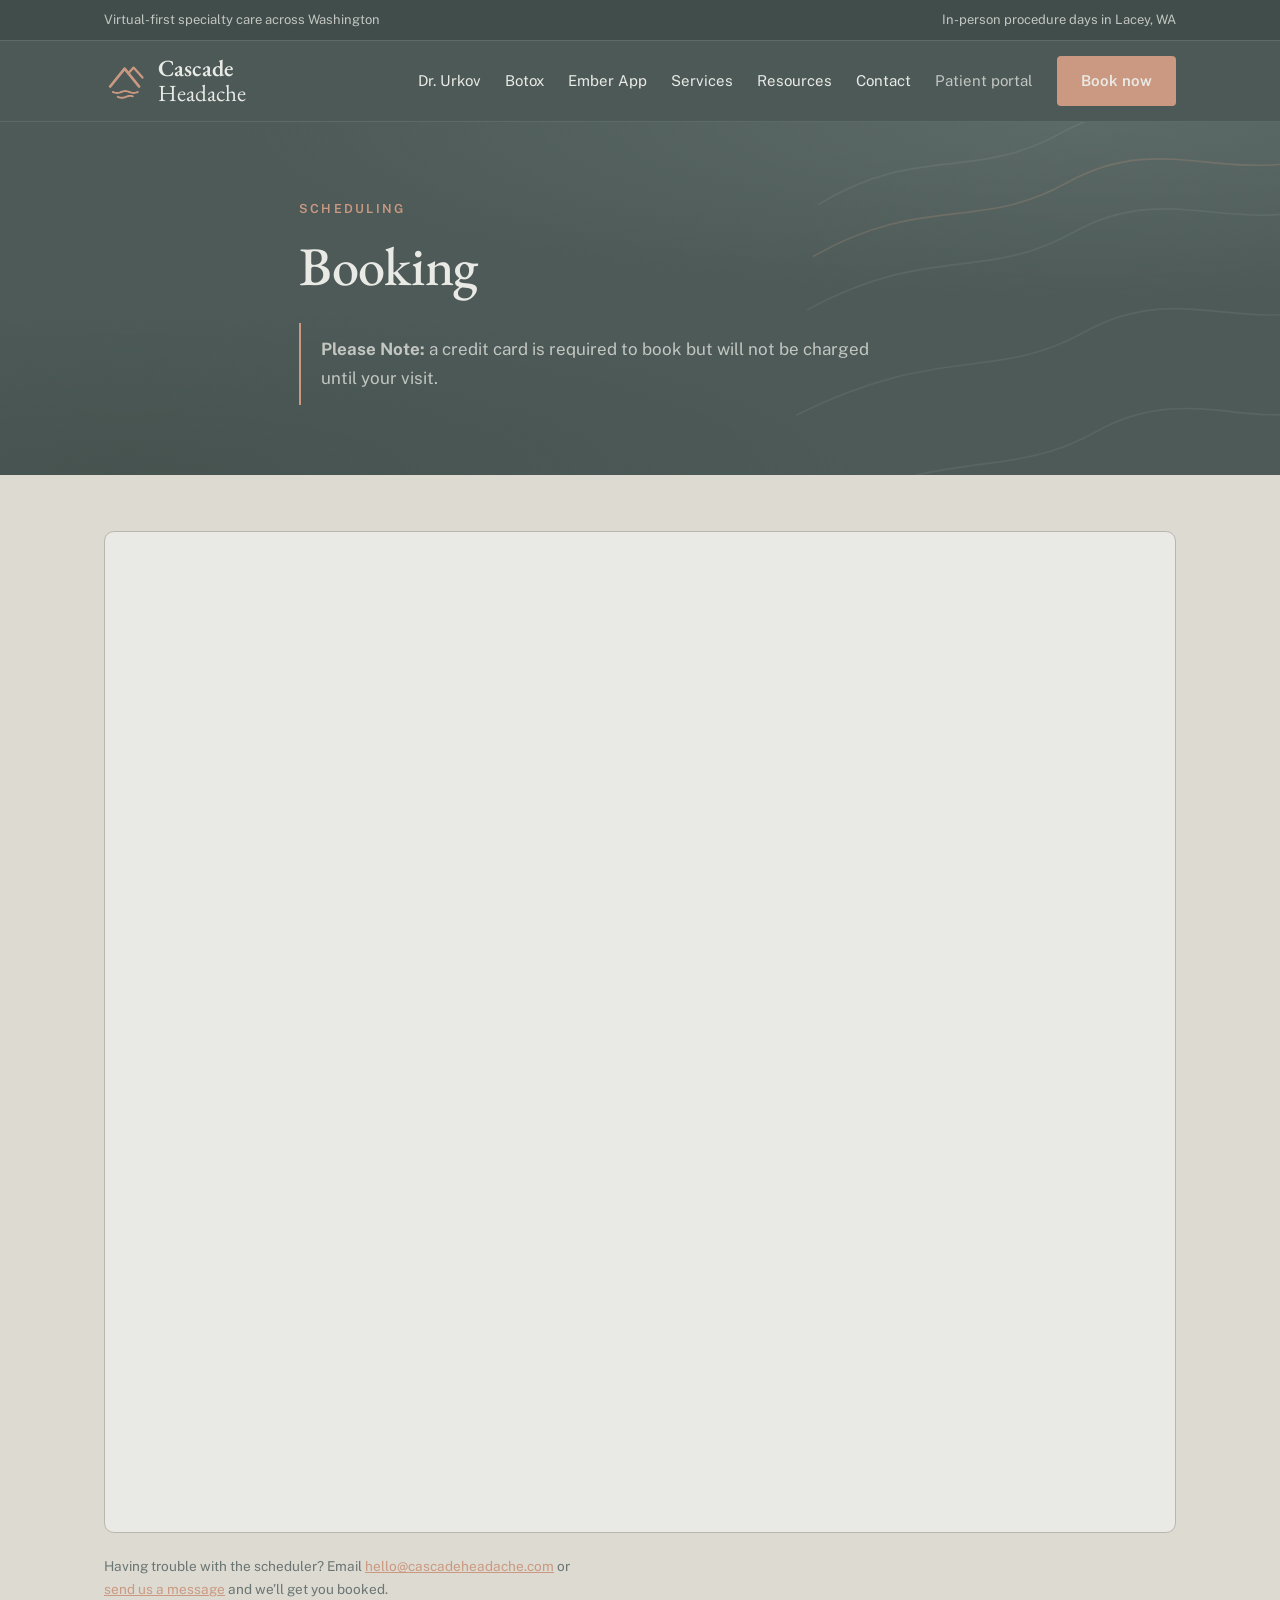
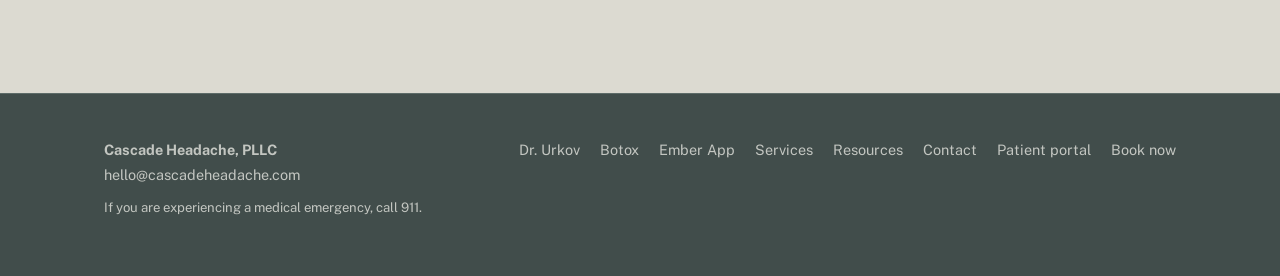
==== booking/index.html @ 95c8a492 "Initial commit: Cascade Headache static site Homepage, Ember page, and six new pages (bio, Botox, se" ====
<!DOCTYPE html>
<html lang="en">
<head>
<meta charset="UTF-8">
<meta name="viewport" content="width=device-width, initial-scale=1">
<title>Book an Appointment | Cascade Headache</title>
<meta name="description" content="Schedule your appointment at Cascade Headache. Easy booking with secure credit card processing, ensuring prompt access to headache care services across Washington.">
<link rel="preconnect" href="https://fonts.googleapis.com">
<link rel="preconnect" href="https://fonts.gstatic.com" crossorigin>
<link href="https://fonts.googleapis.com/css2?family=EB+Garamond:ital,wght@0,400..700;1,400..700&family=Public+Sans:ital,wght@0,300..800;1,300..800&display=swap" rel="stylesheet">
<link rel="stylesheet" href="../assets/site.css">
<link rel="icon" type="image/svg+xml" href='data:image/svg+xml,%3Csvg%20xmlns%3D%22http%3A//www.w3.org/2000/svg%22%20viewBox%3D%220%200%2064%2064%22%3E%3Cpath%20d%3D%22M%209%2040%20L%2030%2014%20L%2051%2040%22%20fill%3D%22none%22%20stroke%3D%22%23cb9981%22%20stroke-width%3D%224.00%22%20stroke-linecap%3D%22round%22%20stroke-linejoin%3D%22round%22/%3E%3Cpath%20d%3D%22M%2035.5%2020.9%20L%2043%2012.5%20L%2056%2027%22%20fill%3D%22none%22%20stroke%3D%22%23cb9981%22%20stroke-width%3D%223.28%22%20stroke-linecap%3D%22round%22%20stroke-linejoin%3D%22round%22/%3E%3Cpath%20d%3D%22M%2013%2048.0%20L%2014.5%2048.54%20L%2016.0%2048.99%20L%2017.5%2049.29%20L%2019.0%2049.4%20L%2020.5%2049.29%20L%2022.0%2048.99%20L%2023.5%2048.54%20L%2025.0%2048.0%20L%2026.5%2047.46%20L%2028.0%2047.01%20L%2029.5%2046.71%20L%2031.0%2046.6%20L%2032.5%2046.71%20L%2034.0%2047.01%20L%2035.5%2047.46%20L%2037.0%2048.0%20L%2038.5%2048.54%20L%2040.0%2048.99%20L%2041.5%2049.29%20L%2043.0%2049.4%20L%2044.5%2049.29%20L%2046.0%2048.99%20L%2047.5%2048.54%20L%2049.0%2048.0%22%20fill%3D%22none%22%20stroke%3D%22%23cb9981%22%20stroke-width%3D%222.80%22%20stroke-linecap%3D%22round%22%20stroke-linejoin%3D%22round%22/%3E%3Cpath%20d%3D%22M%2020%2055.0%20L%2020.92%2055.33%20L%2021.83%2055.65%20L%2022.75%2055.92%20L%2023.67%2056.15%20L%2024.58%2056.3%20L%2025.5%2056.39%20L%2026.42%2056.39%20L%2027.33%2056.32%20L%2028.25%2056.16%20L%2029.17%2055.95%20L%2030.08%2055.67%20L%2031.0%2055.36%20L%2031.92%2055.03%20L%2032.83%2054.7%20L%2033.75%2054.38%20L%2034.67%2054.1%20L%2035.58%2053.87%20L%2036.5%2053.71%20L%2037.42%2053.62%20L%2038.33%2053.61%20L%2039.25%2053.67%20L%2040.17%2053.82%20L%2041.08%2054.03%20L%2042.0%2054.3%22%20fill%3D%22none%22%20stroke%3D%22%23cb9981%22%20stroke-width%3D%222.80%22%20stroke-linecap%3D%22round%22%20stroke-linejoin%3D%22round%22/%3E%3C/svg%3E'>
</head>
<body>

<div class="utility">
  <div class="wrap">
    <span>Virtual-first specialty care across Washington</span>
    <span>In-person procedure days in Lacey, WA</span>
  </div>
</div>

<header class="site">
  <div class="wrap nav">
    <a class="brand" href="/" aria-label="Cascade Headache home">
      <svg class="mark" viewBox="0 0 64 64" aria-hidden="true"><path d="M 9 40 L 30 14 L 51 40" fill="none" stroke="var(--clay)" stroke-width="4.00" stroke-linecap="round" stroke-linejoin="round"/><path d="M 35.5 20.9 L 43 12.5 L 56 27" fill="none" stroke="var(--clay)" stroke-width="3.28" stroke-linecap="round" stroke-linejoin="round"/><path d="M 13 48.0 L 14.5 48.54 L 16.0 48.99 L 17.5 49.29 L 19.0 49.4 L 20.5 49.29 L 22.0 48.99 L 23.5 48.54 L 25.0 48.0 L 26.5 47.46 L 28.0 47.01 L 29.5 46.71 L 31.0 46.6 L 32.5 46.71 L 34.0 47.01 L 35.5 47.46 L 37.0 48.0 L 38.5 48.54 L 40.0 48.99 L 41.5 49.29 L 43.0 49.4 L 44.5 49.29 L 46.0 48.99 L 47.5 48.54 L 49.0 48.0" fill="none" stroke="var(--clay)" stroke-width="2.80" stroke-linecap="round" stroke-linejoin="round"/><path d="M 20 55.0 L 20.92 55.33 L 21.83 55.65 L 22.75 55.92 L 23.67 56.15 L 24.58 56.3 L 25.5 56.39 L 26.42 56.39 L 27.33 56.32 L 28.25 56.16 L 29.17 55.95 L 30.08 55.67 L 31.0 55.36 L 31.92 55.03 L 32.83 54.7 L 33.75 54.38 L 34.67 54.1 L 35.58 53.87 L 36.5 53.71 L 37.42 53.62 L 38.33 53.61 L 39.25 53.67 L 40.17 53.82 L 41.08 54.03 L 42.0 54.3" fill="none" stroke="var(--clay)" stroke-width="2.80" stroke-linecap="round" stroke-linejoin="round"/></svg>
      <span class="wordmark"><b>Cascade</b>Headache</span>
    </a>
    <nav class="navlinks" id="mainnav" aria-label="Main">
      <a href="/drurkov/">Dr. Urkov</a>
      <a href="/botox/">Botox</a>
      <a href="/ember/">Ember App</a>
      <a href="/services/">Services</a>
      <a href="/resources/">Resources</a>
      <a href="/contact/">Contact</a>
      <a class="portal" href="https://phr.charmtracker.com/login.sas?FACILITY_ID=3a3047be28b32bf94b0ce51b78930cd2e46074c0ed5bb0a898ee2e5ce9d5cc8ac81b440bc8a53a00">Patient portal</a>
      <a class="btn" href="/booking/">Book now</a>
    </nav>
    <button class="menu-toggle" aria-expanded="false" aria-controls="mainnav" onclick="var n=document.getElementById('mainnav');var o=n.classList.toggle('open');this.setAttribute('aria-expanded',o);this.textContent=o?'Close':'Menu'">Menu</button>
  </div>
</header>

<section class="pagehead">
  <svg class="hero-contours" viewBox="0 0 600 700" preserveAspectRatio="xMaxYMid slice" aria-hidden="true">
    <g fill="none" stroke="#e9eae5" stroke-opacity=".07" stroke-width="1.5">
      <path d="M600 80 C480 120 430 60 340 110 C260 155 210 120 140 170"/>
      <path d="M600 170 C500 210 440 150 350 200 C270 245 220 210 130 265"/>
      <path d="M600 260 C510 300 450 240 360 290 C280 335 230 300 120 360"/>
      <path d="M600 350 C520 390 460 330 370 380 C290 425 240 390 110 455"/>
      <path d="M600 440 C530 480 470 420 380 470 C300 515 250 480 100 550"/>
      <path d="M600 530 C540 570 480 510 390 560 C310 605 260 570 90 645"/>
    </g>
    <g fill="none" stroke="#cb9981" stroke-opacity=".22" stroke-width="1.5">
      <path d="M600 215 C505 255 445 195 355 245 C275 290 225 255 125 312"/>
    </g>
  </svg>
  <div class="wrap inner">
    <p class="eyebrow">Scheduling</p>
    <h1>Booking</h1>
    <p class="notice" style="margin-top:26px"><b>Please Note:</b> a credit card is required to book but will not be charged until your visit.</p>
  </div>
</section>

<section class="block light" style="padding-top:56px">
  <div class="wrap">
    <div class="embed-scroll">
      <div class="embed">
        <iframe title="Cascade Headache appointment scheduler" width="100%" height="1000" frameborder="0" src="https://ehr.charmtracker.com/publicCal.sas?method=getCal&amp;digest=e46074c0ed5bb0a8d78c4f03351a3cb5dfc0be950f7fc5c735884bad78a04c576ee57013c1a537e6bad844ced362eaabd95fcbc3b76e32a2"></iframe>
      </div>
    </div>
    <p class="fine" style="margin-top:22px">Having trouble with the scheduler? Email <a href="mailto:hello@cascadeheadache.com">hello@cascadeheadache.com</a> or <a href="/contact/">send us a message</a> and we&rsquo;ll get you booked.</p>
  </div>
</section>

<footer>
  <div class="wrap">
    <div>
      <div><b>Cascade Headache, PLLC</b></div>
      <div><a href="mailto:hello@cascadeheadache.com">hello@cascadeheadache.com</a></div>
      <div class="em">If you are experiencing a medical emergency, call 911.</div>
    </div>
    <nav aria-label="Footer">
      <a href="/drurkov/">Dr. Urkov</a>
      <a href="/botox/">Botox</a>
      <a href="/ember/">Ember App</a>
      <a href="/services/">Services</a>
      <a href="/resources/">Resources</a>
      <a href="/contact/">Contact</a>
      <a href="https://phr.charmtracker.com/login.sas?FACILITY_ID=3a3047be28b32bf94b0ce51b78930cd2e46074c0ed5bb0a898ee2e5ce9d5cc8ac81b440bc8a53a00">Patient portal</a>
      <a href="/booking/">Book now</a>
    </nav>
  </div>
</footer>

</body>
</html>
---- assets/site.css ----
:root{
  --slate:#4d5a58;
  --slate-deep:#414d4b;
  --slate-ink:#3b4644;
  --stone:#dcdad1;
  --stone-deep:#d3d1c7;
  --clay:#cb9981;
  --clay-soft:#d8ab95;
  --cream:#e9eae5;
  --cream-dim:#c3c6c1;
  --line-dark:#5d6b68;
  --line-light:#b9b7ac;
  --ember-bg:#0f0e0d;
  --ember-raised:#1a1816;
  --ember:#e8703a;
  --ember-text:#f0ece6;
  --ember-dim:#a49d94;
  --maxw:1120px;
}
*{margin:0;padding:0;box-sizing:border-box}
html{scroll-behavior:smooth}
@media (prefers-reduced-motion: reduce){html{scroll-behavior:auto}}
body{
  background:var(--slate);
  color:var(--cream);
  font-family:'Public Sans',sans-serif;
  font-size:1.0625rem;
  line-height:1.7;
  -webkit-font-smoothing:antialiased;
}
img{max-width:100%;display:block}
a{color:var(--clay)}
a:focus-visible,button:focus-visible,summary:focus-visible{outline:2px solid var(--clay);outline-offset:3px}
.wrap{max-width:var(--maxw);margin:0 auto;padding:0 24px}

h1,h2,h3{font-family:'EB Garamond',serif;font-weight:500;line-height:1.15}
h1{font-size:clamp(2.7rem,5.4vw,4.3rem);letter-spacing:-.005em}
h2{font-size:clamp(2rem,3.6vw,2.75rem)}
.eyebrow{font-size:.78rem;letter-spacing:.18em;text-transform:uppercase;color:var(--clay);font-weight:600;margin-bottom:16px}

/* utility bar */
.utility{background:var(--slate-deep);border-bottom:1px solid var(--line-dark)}
.utility .wrap{display:flex;justify-content:space-between;gap:16px;padding-top:9px;padding-bottom:9px;font-size:.8125rem;color:var(--cream-dim);flex-wrap:wrap;row-gap:2px}

/* nav */
header.site{position:sticky;top:0;z-index:30;background:color-mix(in srgb,var(--slate) 94%,transparent);backdrop-filter:blur(6px);border-bottom:1px solid var(--line-dark)}
.nav{display:flex;align-items:center;justify-content:space-between;padding-top:15px;padding-bottom:15px;position:relative}
.brand{display:flex;align-items:center;gap:10px;text-decoration:none;color:var(--cream)}
.brand img{height:42px;width:auto}
.brand .wordmark{font-family:'EB Garamond',serif;font-size:1.45rem;line-height:1.05}
.brand svg.mark{height:44px;width:auto;flex:none}
.brand .wordmark b{font-weight:600;display:block}
.navlinks{display:flex;align-items:center;gap:24px;font-size:.9375rem}
.navlinks a{color:var(--cream);text-decoration:none}
.navlinks a:hover{color:var(--clay-soft)}
.navlinks a.portal{color:var(--cream-dim)}
.btn{display:inline-block;background:var(--clay);color:#33302b;text-decoration:none;font-weight:600;padding:12px 24px;border-radius:4px}
.btn:hover{background:var(--clay-soft)}
.btn.ghost{background:transparent;color:var(--cream);border:1px solid var(--line-dark)}
.btn.ghost:hover{border-color:var(--clay);color:var(--clay-soft);background:transparent}
.btn.on-light{color:#33302b}
.btn.ghost.on-light{color:var(--slate-ink);border-color:var(--line-light)}
.btn.ghost.on-light:hover{border-color:var(--clay);color:#8a5f49}
.menu-toggle{display:none}

/* sections */
section.block{padding:92px 0}
.light{background:var(--stone);color:var(--slate-ink)}
.light h2{color:var(--slate-ink)}
.dark h2{color:var(--clay)}
.split{display:grid;grid-template-columns:.85fr 1.15fr;gap:72px;align-items:start}
.sticky-head{position:sticky;top:110px}

/* hero */
.hero{position:relative;overflow:hidden;padding:104px 0 96px;background:
  radial-gradient(120% 90% at 85% 0%, #5c6a67 0%, transparent 55%),
  radial-gradient(100% 80% at 10% 100%, #46534f 0%, transparent 60%),
  var(--slate)}
.hero .inner{max-width:720px;position:relative;z-index:2}
.hero-contours{position:absolute;right:-60px;top:0;height:100%;width:52%;z-index:1;pointer-events:none}
@media (max-width:940px){.hero-contours{display:none}}
.hero h1{color:var(--cream);margin-bottom:22px}
.hero .lede{font-size:1.25rem;color:var(--cream-dim);max-width:38ch;margin-bottom:36px}
.hero .ctas{display:flex;gap:14px;flex-wrap:wrap;margin-bottom:24px}
.cred{font-size:.9rem;color:var(--cream-dim)}
.cred strong{color:var(--cream);font-weight:600}

/* ember band */
.ember-band{background:#212827;color:var(--ember-text);border-top:1px solid #2d3533;border-bottom:1px solid #2d3533}
.ember-band .wrap{display:grid;grid-template-columns:1.1fr .9fr;gap:64px;align-items:center;padding-top:88px;padding-bottom:88px}
.ember-band .eyebrow{color:var(--ember)}
.ember-band h2{color:var(--ember-text);font-family:'Public Sans',sans-serif;font-weight:700;letter-spacing:-.02em;font-size:clamp(1.9rem,3.4vw,2.6rem)}
.ember-band p{color:#a7b0ac;margin:18px 0 26px;max-width:44ch}
.ember-band p b{color:var(--ember-text)}
.ember-actions{display:flex;align-items:center;gap:22px;flex-wrap:wrap}
.ember-actions img{height:48px}
.ember-actions a.more{color:var(--ember);text-decoration:none;font-weight:600}
.ember-actions a.more:hover{text-decoration:underline}
.ember-note{margin-top:16px;font-size:.85rem;color:var(--ember-dim)}
.phone-stack{position:relative;display:flex;justify-content:center}
.phone-stack img{width:min(270px,70%);border-radius:28px;border:1px solid #333c3a;box-shadow:0 24px 60px rgba(0,0,0,.45)}
.phone-stack img.back{position:absolute;right:4%;top:9%;width:min(220px,52%);opacity:.55;filter:brightness(.85)}
.phone-stack img.front{position:relative;z-index:2}

/* question list */
.qs{border-top:1px solid var(--line-light)}
.qs li{list-style:none;border-bottom:1px solid var(--line-light);padding:22px 4px;font-family:'EB Garamond',serif;font-size:1.4rem;line-height:1.35;color:var(--slate-ink)}

/* prose */
.prose p{margin-bottom:18px;color:var(--cream-dim)}
.prose p b{color:var(--cream)}
.prose p.callout{font-family:'EB Garamond',serif;font-size:1.5rem;line-height:1.4;color:var(--cream);border-left:2px solid var(--clay);padding-left:20px;margin:26px 0}

/* accordions */
.acc{border-top:1px solid var(--line-dark);margin-top:34px}
.acc details{border-bottom:1px solid var(--line-dark)}
.acc summary{cursor:pointer;list-style:none;display:flex;justify-content:space-between;align-items:center;gap:20px;padding:22px 4px;font-size:1.25rem;color:#d6d7d3}
.acc summary::-webkit-details-marker{display:none}
.acc summary::after{content:"+";font-size:1.5rem;color:var(--cream-dim);line-height:1;flex:none}
.acc details[open] summary::after{content:"\2212"}
.acc .body{padding:0 4px 24px;color:var(--cream-dim);max-width:62ch}

/* specialist */
.spec{display:grid;grid-template-columns:.75fr 1.25fr;gap:64px;align-items:center}
.spec img{border-radius:8px}
.spec blockquote{font-family:'EB Garamond',serif;font-style:italic;font-size:1.4rem;line-height:1.45;color:var(--slate-ink);margin:20px 0}
.spec .creds{margin:16px 0 24px;font-size:.95rem;color:#5d6866;line-height:1.8;list-style:none}
.spec .creds b{color:var(--slate-ink)}

/* wave divider (Sam's existing motif) */
.wave{display:block;width:100%;height:70px}

/* cta band */
.cta-band{background:var(--slate-deep)}
.cta-band .wrap{padding-top:88px;padding-bottom:88px;text-align:center}
.cta-band h2{color:var(--clay)}
.cta-band p{color:var(--cream-dim);max-width:46ch;margin:14px auto 32px}

/* footer */
footer{background:var(--slate-deep);border-top:1px solid var(--line-dark);padding:44px 0 56px;font-size:.9rem;color:var(--cream-dim)}
footer .wrap{display:flex;justify-content:space-between;gap:24px;flex-wrap:wrap}
footer a{color:var(--cream-dim);text-decoration:none}
footer a:hover{color:var(--clay-soft)}
footer nav{display:flex;gap:20px;flex-wrap:wrap}
footer .em{margin-top:10px;font-size:.82rem}

@media (max-width:940px){
  section.block{padding:64px 0}
  .split,.spec,.ember-band .wrap{grid-template-columns:1fr;gap:44px}
  .sticky-head{position:static}
  .hero{padding:64px 0 60px}
  .navlinks{display:none}
  .navlinks.open{display:flex;position:absolute;top:100%;left:0;right:0;flex-direction:column;align-items:flex-start;background:var(--slate-deep);border-bottom:1px solid var(--line-dark);padding:20px 24px;gap:18px}
  .menu-toggle{display:block;background:none;border:1px solid var(--line-dark);color:var(--cream);border-radius:4px;padding:8px 14px;font-size:.9rem}
  .phone-stack img.back{display:none}
}

/* ============ interior pages ============ */
h4{font-family:'EB Garamond',serif;font-weight:500;line-height:1.2;font-size:1.35rem}

/* compact hero for interior pages; reuses .hero-contours */
.pagehead{position:relative;overflow:hidden;padding:76px 0 70px;background:
  radial-gradient(120% 90% at 85% 0%, #5c6a67 0%, transparent 55%),
  radial-gradient(100% 80% at 10% 100%, #46534f 0%, transparent 60%),
  var(--slate)}
.pagehead .inner{max-width:730px;position:relative;z-index:2}
.pagehead h1{color:var(--cream);font-size:clamp(2.2rem,4.4vw,3.4rem);margin-bottom:20px}
.pagehead .lede{font-size:1.18rem;color:var(--cream-dim);max-width:48ch}
.pagehead .ctas{display:flex;gap:14px;flex-wrap:wrap;margin-top:32px}

/* light-section variants of the dark-first components */
.light .prose p{color:#5d6866}
.light .prose p b{color:var(--slate-ink)}
.light .prose p.callout{color:var(--slate-ink)}
.light .lede{color:#5d6866}
.prose h4{color:var(--cream);margin:34px 0 12px}
.prose h4:first-child{margin-top:0}
.light .prose h4{color:var(--slate-ink)}
.prose .tlist{margin-bottom:10px}

/* bulleted lists inside accordion bodies */
.acc .body .price-note{display:block;color:var(--clay);font-weight:600;font-size:.88rem;letter-spacing:.05em;text-transform:uppercase;margin-bottom:12px}
.acc .body ul{list-style:none}
.acc .body ul li{position:relative;padding-left:17px;margin-bottom:7px}
.acc .body ul li::before{content:"";position:absolute;left:0;top:.6em;width:5px;height:5px;border-radius:50%;background:var(--clay)}

/* pull quote / note */
.notice{border-left:2px solid var(--clay);padding:12px 0 12px 20px;color:var(--cream-dim);max-width:58ch}
.light .notice{color:#5d6866}
.fine{font-size:.85rem;color:var(--cream-dim);max-width:60ch}
.light .fine{color:#6b7573}

/* bio */
.bio{display:grid;grid-template-columns:.72fr 1.28fr;gap:64px;align-items:start}
.bio .portrait{position:sticky;top:110px}
.bio .portrait img{border-radius:8px;width:100%}
.bio .creds{margin-top:22px;font-size:.95rem;color:#5d6866;line-height:1.8;list-style:none}
.bio .creds b{color:var(--slate-ink)}
.bio h3{font-size:1.75rem;color:var(--slate-ink);margin:38px 0 14px}
.bio h3:first-of-type{margin-top:0}

/* numbered steps (Botox) */
.steps{counter-reset:step;display:grid;grid-template-columns:repeat(2,1fr);gap:22px;margin-top:42px}
.steps li{list-style:none;background:var(--slate-deep);border:1px solid var(--line-dark);border-radius:10px;padding:28px 26px}
.steps li::before{counter-increment:step;content:"Step " counter(step);display:block;font-size:.78rem;letter-spacing:.18em;text-transform:uppercase;color:var(--clay);font-weight:600;margin-bottom:10px}
.steps h3{font-size:1.5rem;color:var(--cream);margin-bottom:10px}
.steps p{color:var(--cream-dim);font-size:.97rem}
.light .steps li{background:var(--cream);border-color:var(--line-light)}
.light .steps h3{color:var(--slate-ink)}
.light .steps p{color:#5d6866}

/* pricing tiers (Services) */
.tiers{display:grid;grid-template-columns:repeat(4,1fr);gap:20px;margin-top:42px}
.tier{background:var(--cream);border:1px solid var(--line-light);border-radius:10px;padding:26px 22px;display:flex;flex-direction:column}
.tier h3{font-size:1.45rem;color:var(--slate-ink);margin-bottom:3px}
.tier .dur{font-size:.85rem;color:#6b7573}
.tier .price{font-family:'EB Garamond',serif;font-size:2.1rem;line-height:1;color:var(--slate-ink);margin:12px 0 18px}
.tier ul{list-style:none;font-size:.93rem;color:#5d6866;line-height:1.5;margin-bottom:22px}
.tier ul li{position:relative;padding-left:17px;margin-bottom:9px}
.tier ul li::before{content:"";position:absolute;left:0;top:.55em;width:6px;height:6px;border-radius:50%;background:var(--clay)}
.tier .go{margin-top:auto;color:#8a5f49;font-weight:600;text-decoration:none;font-size:.94rem}
.tier .go:hover{text-decoration:underline}

/* treatment / resource columns */
.cols{display:grid;grid-template-columns:repeat(3,1fr);gap:44px;margin-top:38px;align-items:start}
.cols h4{font-family:'Public Sans',sans-serif;font-size:.78rem;letter-spacing:.18em;text-transform:uppercase;color:var(--clay);font-weight:600;margin-bottom:12px}
.tlist{list-style:none}
.tlist li{padding:9px 2px;border-bottom:1px solid var(--line-dark);font-size:.97rem;color:var(--cream-dim)}
.light .tlist li{border-bottom-color:var(--line-light);color:#5d6866}
.tlist a{color:var(--clay);text-decoration:none}
.tlist a:hover{text-decoration:underline}
.tlist.tgrid{display:grid;grid-template-columns:repeat(2,1fr);gap:0 44px}
.orb{width:min(240px,64%);height:auto;margin:0 auto;filter:drop-shadow(0 18px 44px rgba(232,112,58,.28))}

/* resource cards */
.rescard{display:grid;grid-template-columns:.55fr 1.45fr;gap:56px;align-items:center}
.rescard .art{display:flex;justify-content:center}
.rescard .art img,.rescard .art svg{width:min(250px,100%);height:auto}
.rescard h2{margin-bottom:14px}
.rescard p{margin-bottom:20px;max-width:52ch}

/* contact */
.contact-grid{display:grid;grid-template-columns:1.05fr .95fr;gap:64px;align-items:start}
.form{display:grid;gap:17px}
.form .row{display:grid;grid-template-columns:1fr 1fr;gap:17px}
.form label{display:block;font-size:.78rem;letter-spacing:.12em;text-transform:uppercase;color:var(--cream-dim);font-weight:600;margin-bottom:7px}
.form input,.form textarea{width:100%;background:var(--slate-deep);border:1px solid var(--line-dark);border-radius:4px;color:var(--cream);font-family:'Public Sans',sans-serif;font-size:1rem;line-height:1.5;padding:12px 14px}
.form input::placeholder,.form textarea::placeholder{color:#7d8987}
.form input:focus,.form textarea:focus{border-color:var(--clay);outline:2px solid var(--clay);outline-offset:1px}
.form textarea{min-height:158px;resize:vertical}
.form button{justify-self:start;border:0;cursor:pointer;font-family:'Public Sans',sans-serif;font-size:1rem}
.contact-aside dt{font-size:.78rem;letter-spacing:.18em;text-transform:uppercase;color:var(--clay);font-weight:600;margin-bottom:6px}
.contact-aside dd{margin-bottom:26px;color:var(--cream-dim)}
.contact-aside dd a{color:var(--cream);text-decoration:none;border-bottom:1px solid var(--line-dark)}
.contact-aside dd a:hover{color:var(--clay-soft);border-bottom-color:var(--clay)}
.light .form label{color:#6b7573}
.light .form input,.light .form textarea{background:var(--cream);border-color:var(--line-light);color:var(--slate-ink)}
.light .form input::placeholder,.light .form textarea::placeholder{color:#8f9895}
.light .contact-aside dd{color:#5d6866}
.light .contact-aside dd a{color:var(--slate-ink);border-bottom-color:var(--line-light)}
.light .contact-aside dd a:hover{color:#8a5f49;border-bottom-color:var(--clay)}

/* booking embed */
.embed{border:1px solid var(--line-light);border-radius:10px;overflow:hidden;background:var(--cream)}
.embed-scroll{overflow-x:auto;-webkit-overflow-scrolling:touch}
.embed iframe{display:block;width:100%;min-width:320px;border:0}

@media (max-width:940px){
  .pagehead{padding:54px 0 50px}
  .bio,.rescard,.contact-grid,.steps,.cols{grid-template-columns:1fr;gap:38px}
  .bio .portrait{position:static;max-width:280px}
  .tiers{grid-template-columns:repeat(2,1fr)}
  .rescard .art{order:-1}
}
@media (max-width:620px){
  .tiers,.form .row{grid-template-columns:1fr}
}
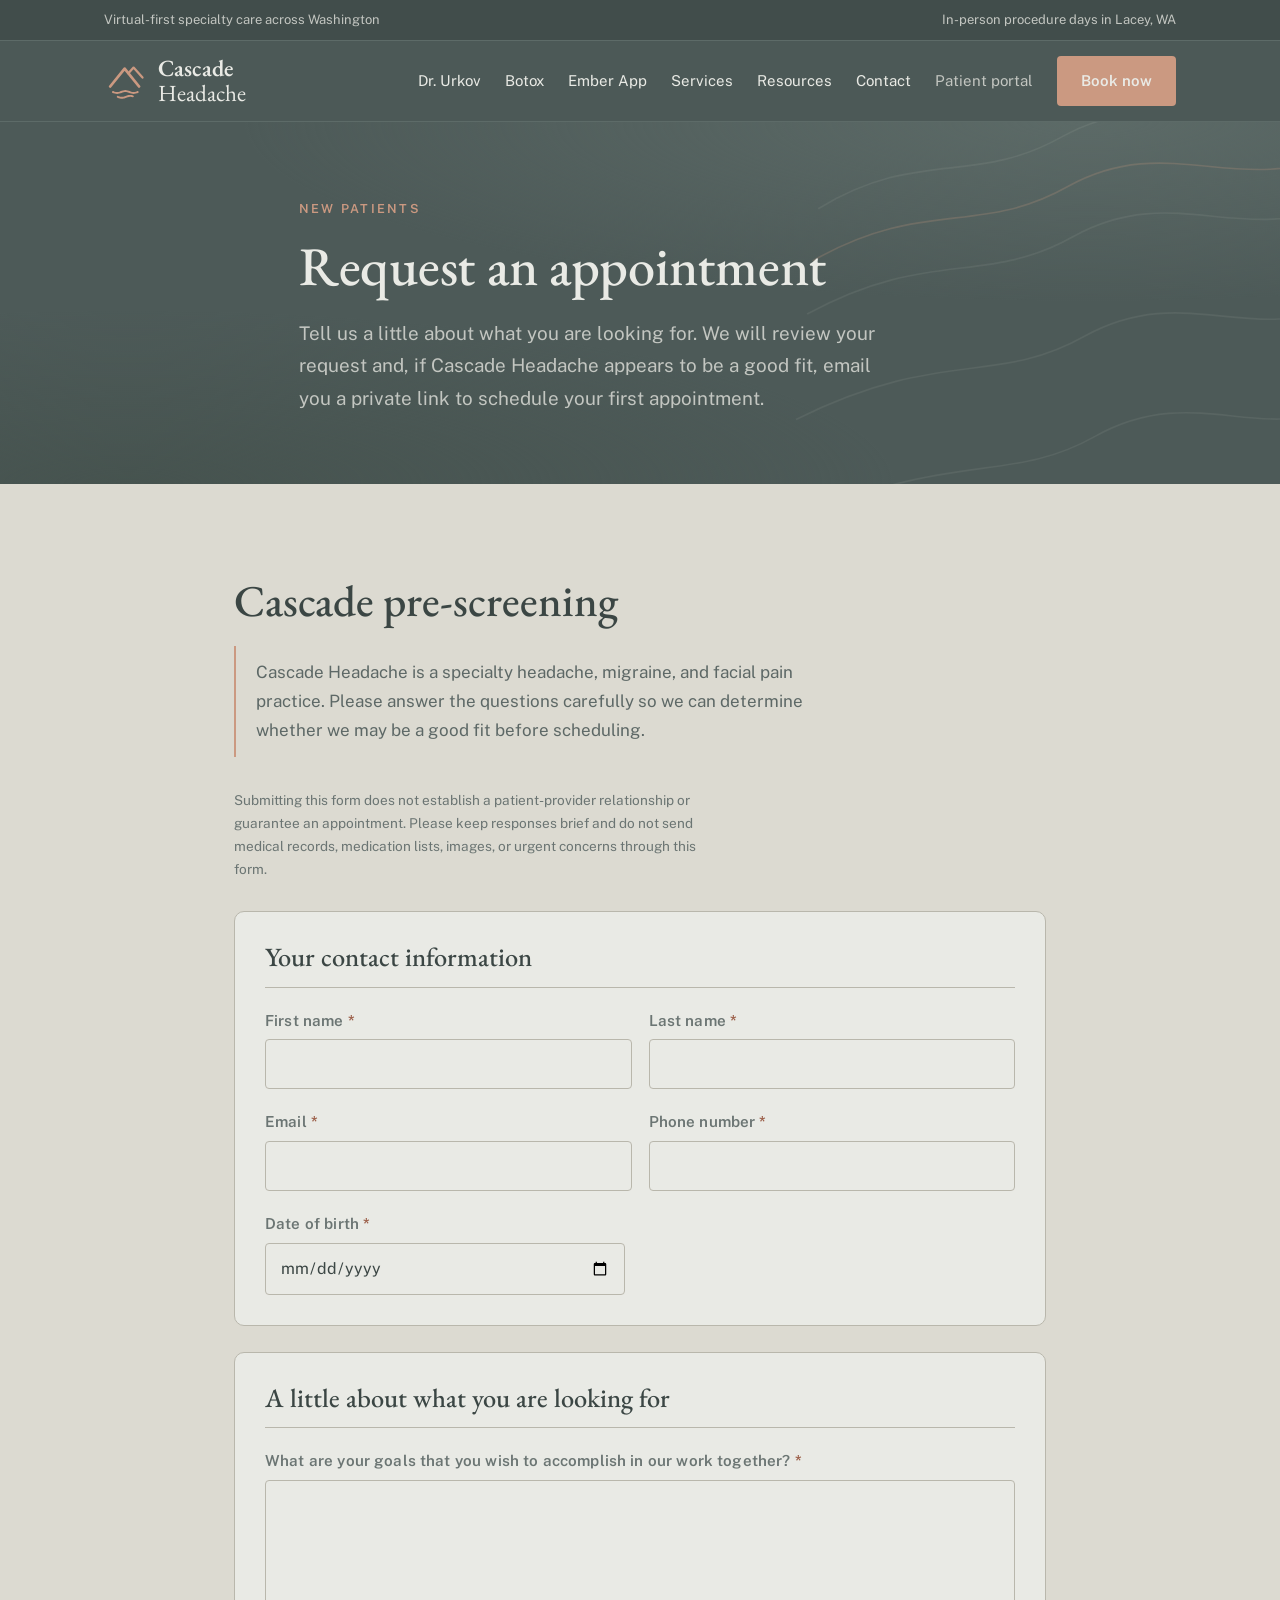
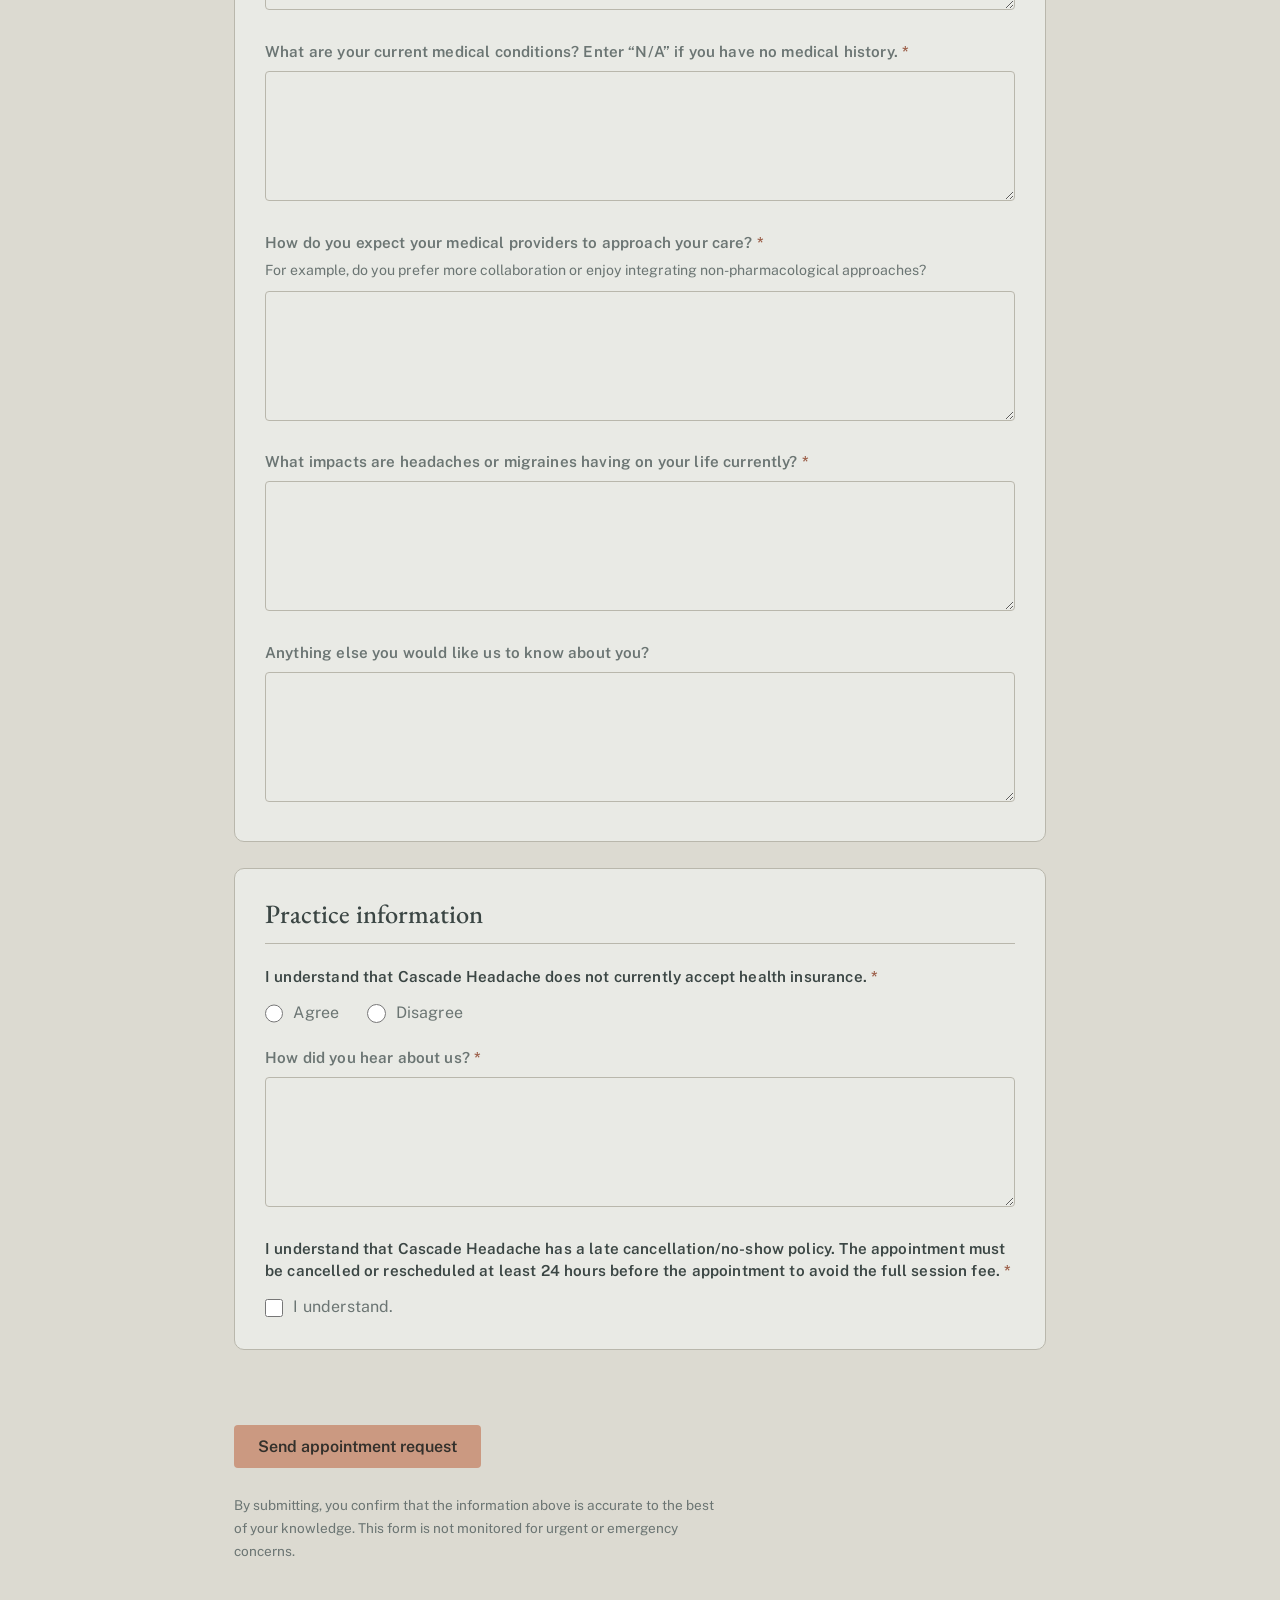
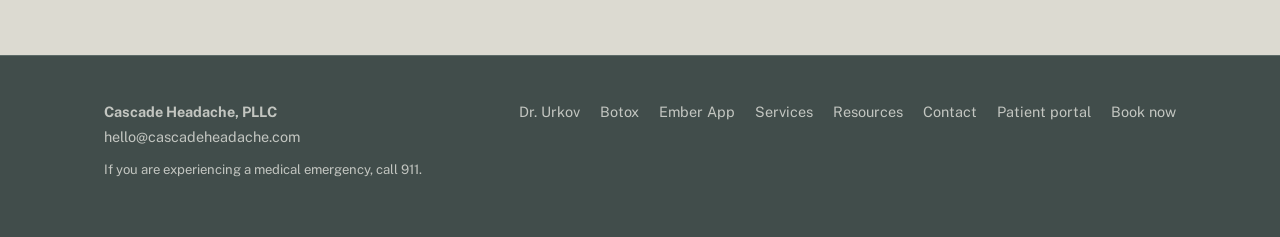
==== commit eea2d992: "Replace public Charm scheduler with appointment request form" ====
--- a/booking/index.html
+++ b/booking/index.html
@@ -3,12 +3,51 @@
 <head>
 <meta charset="UTF-8">
 <meta name="viewport" content="width=device-width, initial-scale=1">
-<title>Book an Appointment | Cascade Headache</title>
-<meta name="description" content="Schedule your appointment at Cascade Headache. Easy booking with secure credit card processing, ensuring prompt access to headache care services across Washington.">
+<title>Request an Appointment | Cascade Headache</title>
+<meta name="description" content="Request a new-patient appointment with Cascade Headache, a headache, migraine, and facial pain specialty practice serving patients across Washington.">
+<link rel="canonical" href="https://cascadeheadache.com/booking/">
+<meta property="og:title" content="Request an Appointment | Cascade Headache">
+<meta property="og:description" content="Complete a brief request so Cascade Headache can determine whether the practice may be a good fit for your needs.">
+<meta property="og:image" content="https://cascadeheadache.com/assets/og-share.png">
+<meta property="og:url" content="https://cascadeheadache.com/booking/">
+<meta property="og:type" content="website">
+<meta name="twitter:card" content="summary_large_image">
+<meta name="twitter:title" content="Request an Appointment | Cascade Headache">
+<meta name="twitter:description" content="Complete a brief request so Cascade Headache can determine whether the practice may be a good fit for your needs.">
+<meta name="twitter:image" content="https://cascadeheadache.com/assets/og-share.png">
 <link rel="preconnect" href="https://fonts.googleapis.com">
 <link rel="preconnect" href="https://fonts.gstatic.com" crossorigin>
 <link href="https://fonts.googleapis.com/css2?family=EB+Garamond:ital,wght@0,400..700;1,400..700&family=Public+Sans:ital,wght@0,300..800;1,300..800&display=swap" rel="stylesheet">
 <link rel="stylesheet" href="../assets/site.css">
+<style>
+.request-block{padding-top:64px}
+.request-wrap{max-width:860px}
+.request-form{gap:26px}
+.form-section{background:var(--cream);border:1px solid var(--line-light);border-radius:10px;padding:30px;display:grid;gap:22px}
+.form-section h3{font-size:1.65rem;color:var(--slate-ink);padding-bottom:14px;border-bottom:1px solid var(--line-light)}
+.request-form label,.request-form legend{font-size:.95rem;letter-spacing:.01em;text-transform:none;color:var(--slate-ink);font-weight:600;line-height:1.5}
+.request-form label span[aria-hidden="true"],.request-form legend span[aria-hidden="true"]{color:#9a5c46}
+.request-form input,.request-form textarea{background:#f7f7f3}
+.request-form textarea{min-height:130px}
+.request-form .field-short{max-width:360px}
+.field-help{font-size:.88rem;color:#6b7573;margin:-3px 0 8px}
+.choice-group{border:0;padding:0;margin:0}
+.choice-group legend{margin-bottom:12px}
+.choice-row{display:flex;gap:28px;flex-wrap:wrap}
+.request-form .choice{display:flex;align-items:flex-start;gap:10px;margin:0;font-size:1rem;font-weight:400;cursor:pointer}
+.request-form input[type="radio"],.request-form input[type="checkbox"]{width:1.15rem;height:1.15rem;min-width:1.15rem;margin-top:.22rem;padding:0;accent-color:var(--clay);background:transparent;border:1px solid var(--line-light)}
+.form-honeypot{display:none!important}
+.form-status{min-height:1.5em;font-size:.94rem}
+.form-status.error{color:#7e3535;border-left:2px solid #7e3535;padding-left:12px}
+.request-success{background:var(--cream);border:1px solid var(--line-light);border-radius:10px;padding:38px}
+.request-success h2{margin-bottom:16px}
+.request-success p{color:#5d6866;margin-bottom:14px;max-width:62ch}
+.request-form button:disabled{opacity:.65;cursor:wait}
+@media (max-width:620px){
+  .form-section{padding:23px 19px}
+  .request-success{padding:28px 22px}
+}
+</style>
 <link rel="icon" type="image/svg+xml" href='data:image/svg+xml,%3Csvg%20xmlns%3D%22http%3A//www.w3.org/2000/svg%22%20viewBox%3D%220%200%2064%2064%22%3E%3Cpath%20d%3D%22M%209%2040%20L%2030%2014%20L%2051%2040%22%20fill%3D%22none%22%20stroke%3D%22%23cb9981%22%20stroke-width%3D%224.00%22%20stroke-linecap%3D%22round%22%20stroke-linejoin%3D%22round%22/%3E%3Cpath%20d%3D%22M%2035.5%2020.9%20L%2043%2012.5%20L%2056%2027%22%20fill%3D%22none%22%20stroke%3D%22%23cb9981%22%20stroke-width%3D%223.28%22%20stroke-linecap%3D%22round%22%20stroke-linejoin%3D%22round%22/%3E%3Cpath%20d%3D%22M%2013%2048.0%20L%2014.5%2048.54%20L%2016.0%2048.99%20L%2017.5%2049.29%20L%2019.0%2049.4%20L%2020.5%2049.29%20L%2022.0%2048.99%20L%2023.5%2048.54%20L%2025.0%2048.0%20L%2026.5%2047.46%20L%2028.0%2047.01%20L%2029.5%2046.71%20L%2031.0%2046.6%20L%2032.5%2046.71%20L%2034.0%2047.01%20L%2035.5%2047.46%20L%2037.0%2048.0%20L%2038.5%2048.54%20L%2040.0%2048.99%20L%2041.5%2049.29%20L%2043.0%2049.4%20L%2044.5%2049.29%20L%2046.0%2048.99%20L%2047.5%2048.54%20L%2049.0%2048.0%22%20fill%3D%22none%22%20stroke%3D%22%23cb9981%22%20stroke-width%3D%222.80%22%20stroke-linecap%3D%22round%22%20stroke-linejoin%3D%22round%22/%3E%3Cpath%20d%3D%22M%2020%2055.0%20L%2020.92%2055.33%20L%2021.83%2055.65%20L%2022.75%2055.92%20L%2023.67%2056.15%20L%2024.58%2056.3%20L%2025.5%2056.39%20L%2026.42%2056.39%20L%2027.33%2056.32%20L%2028.25%2056.16%20L%2029.17%2055.95%20L%2030.08%2055.67%20L%2031.0%2055.36%20L%2031.92%2055.03%20L%2032.83%2054.7%20L%2033.75%2054.38%20L%2034.67%2054.1%20L%2035.58%2053.87%20L%2036.5%2053.71%20L%2037.42%2053.62%20L%2038.33%2053.61%20L%2039.25%2053.67%20L%2040.17%2053.82%20L%2041.08%2054.03%20L%2042.0%2054.3%22%20fill%3D%22none%22%20stroke%3D%22%23cb9981%22%20stroke-width%3D%222.80%22%20stroke-linecap%3D%22round%22%20stroke-linejoin%3D%22round%22/%3E%3C/svg%3E'>
 </head>
 <body>
@@ -55,20 +94,116 @@
     </g>
   </svg>
   <div class="wrap inner">
-    <p class="eyebrow">Scheduling</p>
-    <h1>Booking</h1>
-    <p class="notice" style="margin-top:26px"><b>Please Note:</b> a credit card is required to book but will not be charged until your visit.</p>
+    <p class="eyebrow">New patients</p>
+    <h1>Request an appointment</h1>
+    <p class="lede">Tell us a little about what you are looking for. We will review your request and, if Cascade Headache appears to be a good fit, email you a private link to schedule your first appointment.</p>
   </div>
 </section>
 
-<section class="block light" style="padding-top:56px">
-  <div class="wrap">
-    <div class="embed-scroll">
-      <div class="embed">
-        <iframe title="Cascade Headache appointment scheduler" width="100%" height="1000" frameborder="0" src="https://ehr.charmtracker.com/publicCal.sas?method=getCal&amp;digest=e46074c0ed5bb0a8d78c4f03351a3cb5dfc0be950f7fc5c735884bad78a04c576ee57013c1a537e6bad844ced362eaabd95fcbc3b76e32a2"></iframe>
-      </div>
+<section class="block light request-block">
+  <div class="wrap request-wrap">
+    <div id="request-intro">
+      <h2>Cascade pre-screening</h2>
+      <p class="notice" style="margin:20px 0 32px">Cascade Headache is a specialty headache, migraine, and facial pain practice. Please answer the questions carefully so we can determine whether we may be a good fit before scheduling.</p>
+      <p class="fine" style="margin-bottom:30px">Submitting this form does not establish a patient-provider relationship or guarantee an appointment. Please keep responses brief and do not send medical records, medication lists, images, or urgent concerns through this form.</p>
     </div>
-    <p class="fine" style="margin-top:22px">Having trouble with the scheduler? Email <a href="mailto:hello@cascadeheadache.com">hello@cascadeheadache.com</a> or <a href="/contact/">send us a message</a> and we&rsquo;ll get you booked.</p>
+
+    <div id="form-success" class="request-success" role="status" aria-live="polite" hidden>
+      <p class="eyebrow">Request received</p>
+      <h2>Thank you.</h2>
+      <p>We have received your appointment request. Cascade Headache will review it and contact you at the email address or phone number you provided.</p>
+      <p>Submitting a request does not guarantee that an appointment will be offered. This form is not monitored for emergencies. If you are experiencing a medical emergency, call 911.</p>
+    </div>
+
+    <form id="appointment-request-form" class="form request-form" action="https://formspree.io/f/mbdnygaq" method="POST">
+      <section class="form-section" aria-labelledby="contact-heading">
+        <h3 id="contact-heading">Your contact information</h3>
+        <div class="row">
+          <div>
+            <label for="first-name">First name <span aria-hidden="true">*</span></label>
+            <input id="first-name" name="first_name" type="text" autocomplete="given-name" required>
+          </div>
+          <div>
+            <label for="last-name">Last name <span aria-hidden="true">*</span></label>
+            <input id="last-name" name="last_name" type="text" autocomplete="family-name" required>
+          </div>
+        </div>
+        <div class="row">
+          <div>
+            <label for="email">Email <span aria-hidden="true">*</span></label>
+            <input id="email" name="email" type="email" autocomplete="email" required>
+          </div>
+          <div>
+            <label for="phone">Phone number <span aria-hidden="true">*</span></label>
+            <input id="phone" name="phone" type="tel" autocomplete="tel" required>
+          </div>
+        </div>
+        <div class="field-short">
+          <label for="dob">Date of birth <span aria-hidden="true">*</span></label>
+          <input id="dob" name="date_of_birth" type="date" autocomplete="bday" required>
+        </div>
+      </section>
+
+      <section class="form-section" aria-labelledby="fit-heading">
+        <h3 id="fit-heading">A little about what you are looking for</h3>
+
+        <div>
+          <label for="goals">What are your goals that you wish to accomplish in our work together? <span aria-hidden="true">*</span></label>
+          <textarea id="goals" name="goals" required></textarea>
+        </div>
+
+        <div>
+          <label for="conditions">What are your current medical conditions? Enter “N/A” if you have no medical history. <span aria-hidden="true">*</span></label>
+          <textarea id="conditions" name="current_medical_conditions" required></textarea>
+        </div>
+
+        <div>
+          <label for="approach">How do you expect your medical providers to approach your care? <span aria-hidden="true">*</span></label>
+          <p class="field-help" id="approach-help">For example, do you prefer more collaboration or enjoy integrating non-pharmacological approaches?</p>
+          <textarea id="approach" name="preferred_care_approach" aria-describedby="approach-help" required></textarea>
+        </div>
+
+        <div>
+          <label for="impact">What impacts are headaches or migraines having on your life currently? <span aria-hidden="true">*</span></label>
+          <textarea id="impact" name="current_headache_impact" required></textarea>
+        </div>
+
+        <div>
+          <label for="anything-else">Anything else you would like us to know about you?</label>
+          <textarea id="anything-else" name="anything_else"></textarea>
+        </div>
+      </section>
+
+      <section class="form-section" aria-labelledby="practice-heading">
+        <h3 id="practice-heading">Practice information</h3>
+
+        <fieldset class="choice-group">
+          <legend>I understand that Cascade Headache does not currently accept health insurance. <span aria-hidden="true">*</span></legend>
+          <div class="choice-row">
+            <label class="choice"><input type="radio" name="insurance_acknowledgment" value="Agree" required> <span>Agree</span></label>
+            <label class="choice"><input type="radio" name="insurance_acknowledgment" value="Disagree"> <span>Disagree</span></label>
+          </div>
+        </fieldset>
+
+        <div>
+          <label for="referral-source">How did you hear about us? <span aria-hidden="true">*</span></label>
+          <textarea id="referral-source" name="how_did_you_hear_about_us" required></textarea>
+        </div>
+
+        <fieldset class="choice-group">
+          <legend>I understand that Cascade Headache has a late cancellation/no-show policy. The appointment must be cancelled or rescheduled at least 24 hours before the appointment to avoid the full session fee. <span aria-hidden="true">*</span></legend>
+          <label class="choice"><input type="checkbox" name="cancellation_policy_acknowledgment" value="I understand" required> <span>I understand.</span></label>
+        </fieldset>
+      </section>
+
+      <input type="hidden" name="_subject" value="New Cascade Headache appointment request">
+      <input type="hidden" name="form_type" value="New patient pre-screening request">
+      <input type="text" name="_gotcha" tabindex="-1" autocomplete="off" aria-hidden="true" class="form-honeypot">
+
+      <div id="form-status" class="form-status" aria-live="polite"></div>
+      <button class="btn" type="submit">Send appointment request</button>
+      <p class="fine">By submitting, you confirm that the information above is accurate to the best of your knowledge. This form is not monitored for urgent or emergency concerns.</p>
+    </form>
   </div>
 </section>
 
@@ -92,5 +227,60 @@
   </div>
 </footer>
 
+<script>
+(function () {
+  var form = document.getElementById('appointment-request-form');
+  var status = document.getElementById('form-status');
+  var success = document.getElementById('form-success');
+  var intro = document.getElementById('request-intro');
+  var submitButton = form.querySelector('button[type="submit"]');
+
+  form.addEventListener('submit', async function (event) {
+    event.preventDefault();
+
+    if (!form.reportValidity()) {
+      return;
+    }
+
+    submitButton.disabled = true;
+    submitButton.textContent = 'Sending…';
+    status.className = 'form-status';
+    status.textContent = '';
+
+    try {
+      var response = await fetch(form.action, {
+        method: form.method,
+        body: new FormData(form),
+        headers: { 'Accept': 'application/json' }
+      });
+
+      if (response.ok) {
+        form.reset();
+        form.hidden = true;
+        intro.hidden = true;
+        success.hidden = false;
+        success.scrollIntoView({ behavior: 'smooth', block: 'start' });
+        return;
+      }
+
+      if (response.status === 429) {
+        throw new Error('Too many requests were sent at once. Please wait a moment and try again.');
+      }
+
+      var data = await response.json().catch(function () { return null; });
+      var message = data && data.errors
+        ? data.errors.map(function (error) { return error.message; }).join(' ')
+        : 'We could not send your request. Please try again or email hello@cascadeheadache.com.';
+      throw new Error(message);
+    } catch (error) {
+      status.className = 'form-status error';
+      status.textContent = error.message || 'We could not send your request. Please try again or email hello@cascadeheadache.com.';
+      submitButton.disabled = false;
+      submitButton.textContent = 'Send appointment request';
+    }
+  });
+})();
+</script>
+
 </body>
-</html>
+</html>
--- a/assets/site.css
+++ b/assets/site.css
@@ -28,7 +28,7 @@
   line-height:1.7;
   -webkit-font-smoothing:antialiased;
 }
-img{max-width:100%;display:block}
+img{max-width:100%;display:block;height:auto}
 a{color:var(--clay)}
 a:focus-visible,button:focus-visible,summary:focus-visible{outline:2px solid var(--clay);outline-offset:3px}
 .wrap{max-width:var(--maxw);margin:0 auto;padding:0 24px}
@@ -93,7 +93,7 @@
 .ember-band p{color:#a7b0ac;margin:18px 0 26px;max-width:44ch}
 .ember-band p b{color:var(--ember-text)}
 .ember-actions{display:flex;align-items:center;gap:22px;flex-wrap:wrap}
-.ember-actions img{height:48px}
+.ember-actions img{height:48px;width:auto}
 .ember-actions a.more{color:var(--ember);text-decoration:none;font-weight:600}
 .ember-actions a.more:hover{text-decoration:underline}
 .ember-note{margin-top:16px;font-size:.85rem;color:var(--ember-dim)}
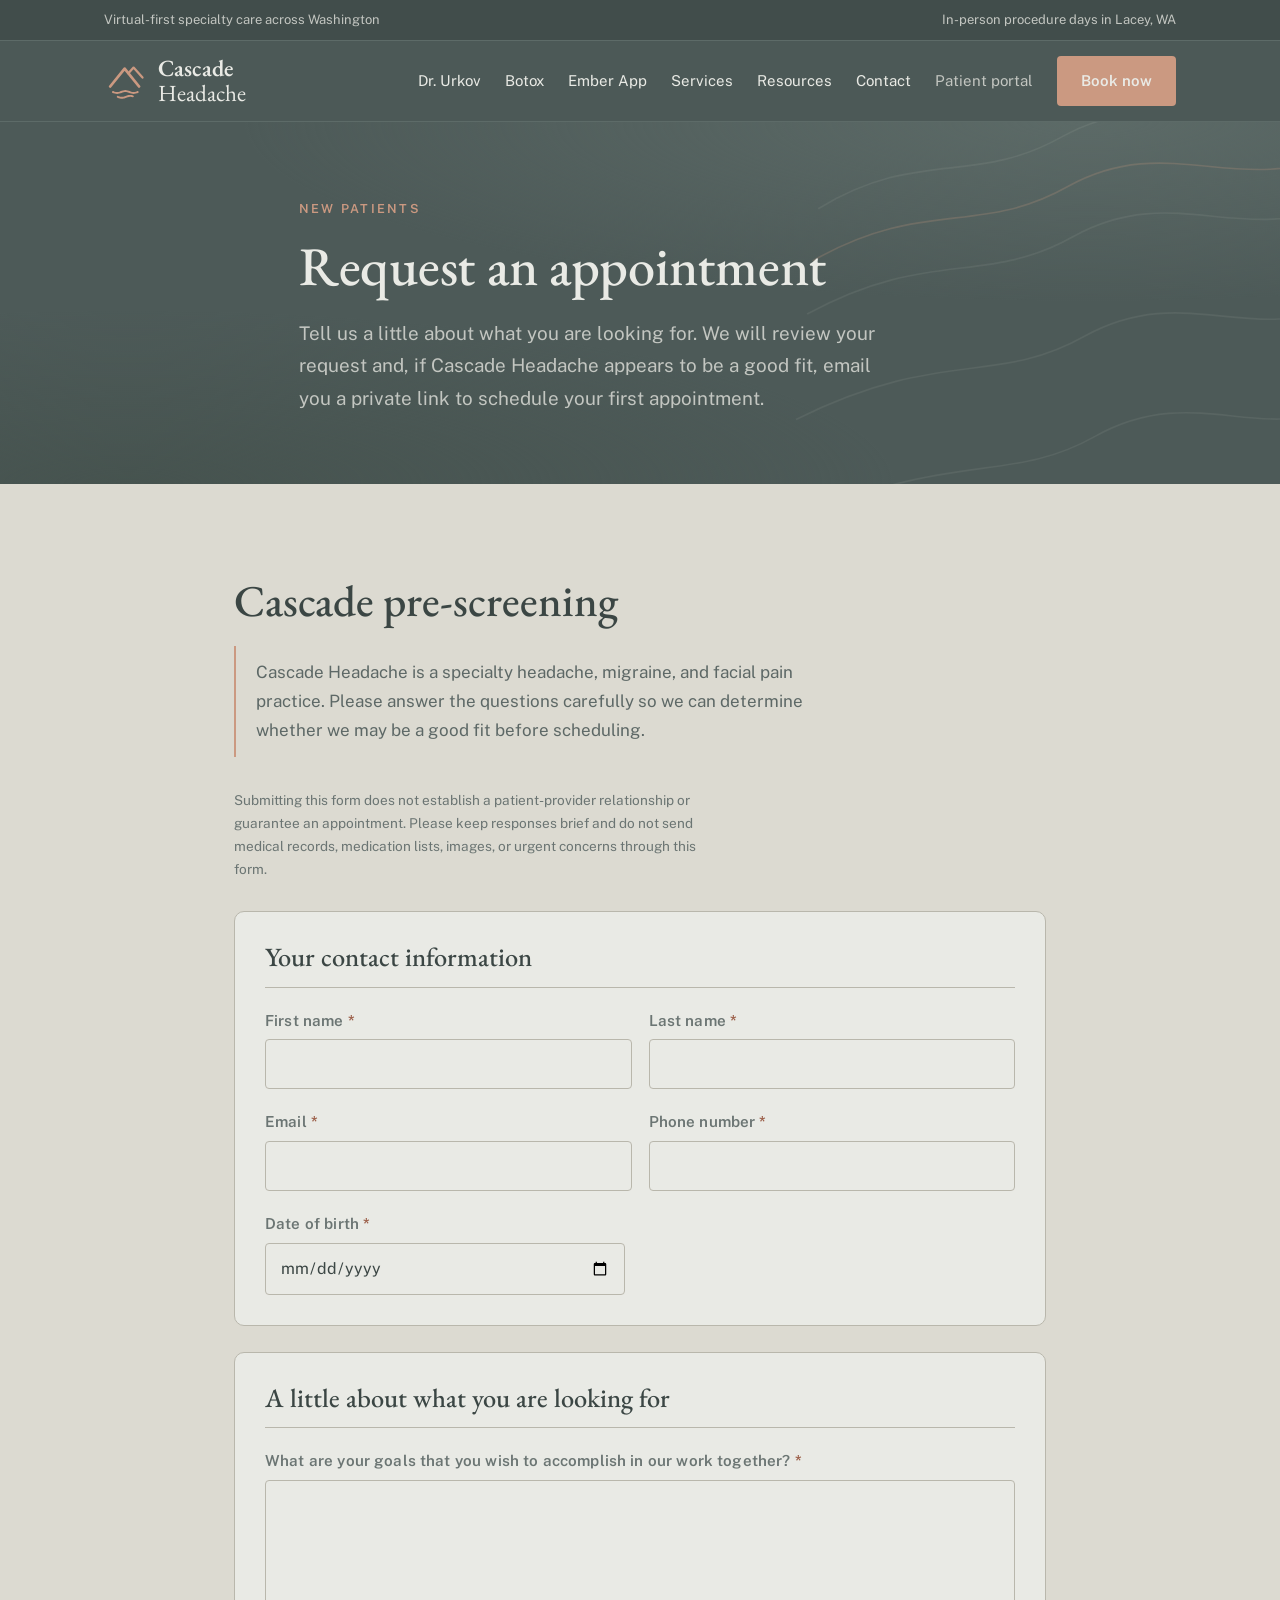
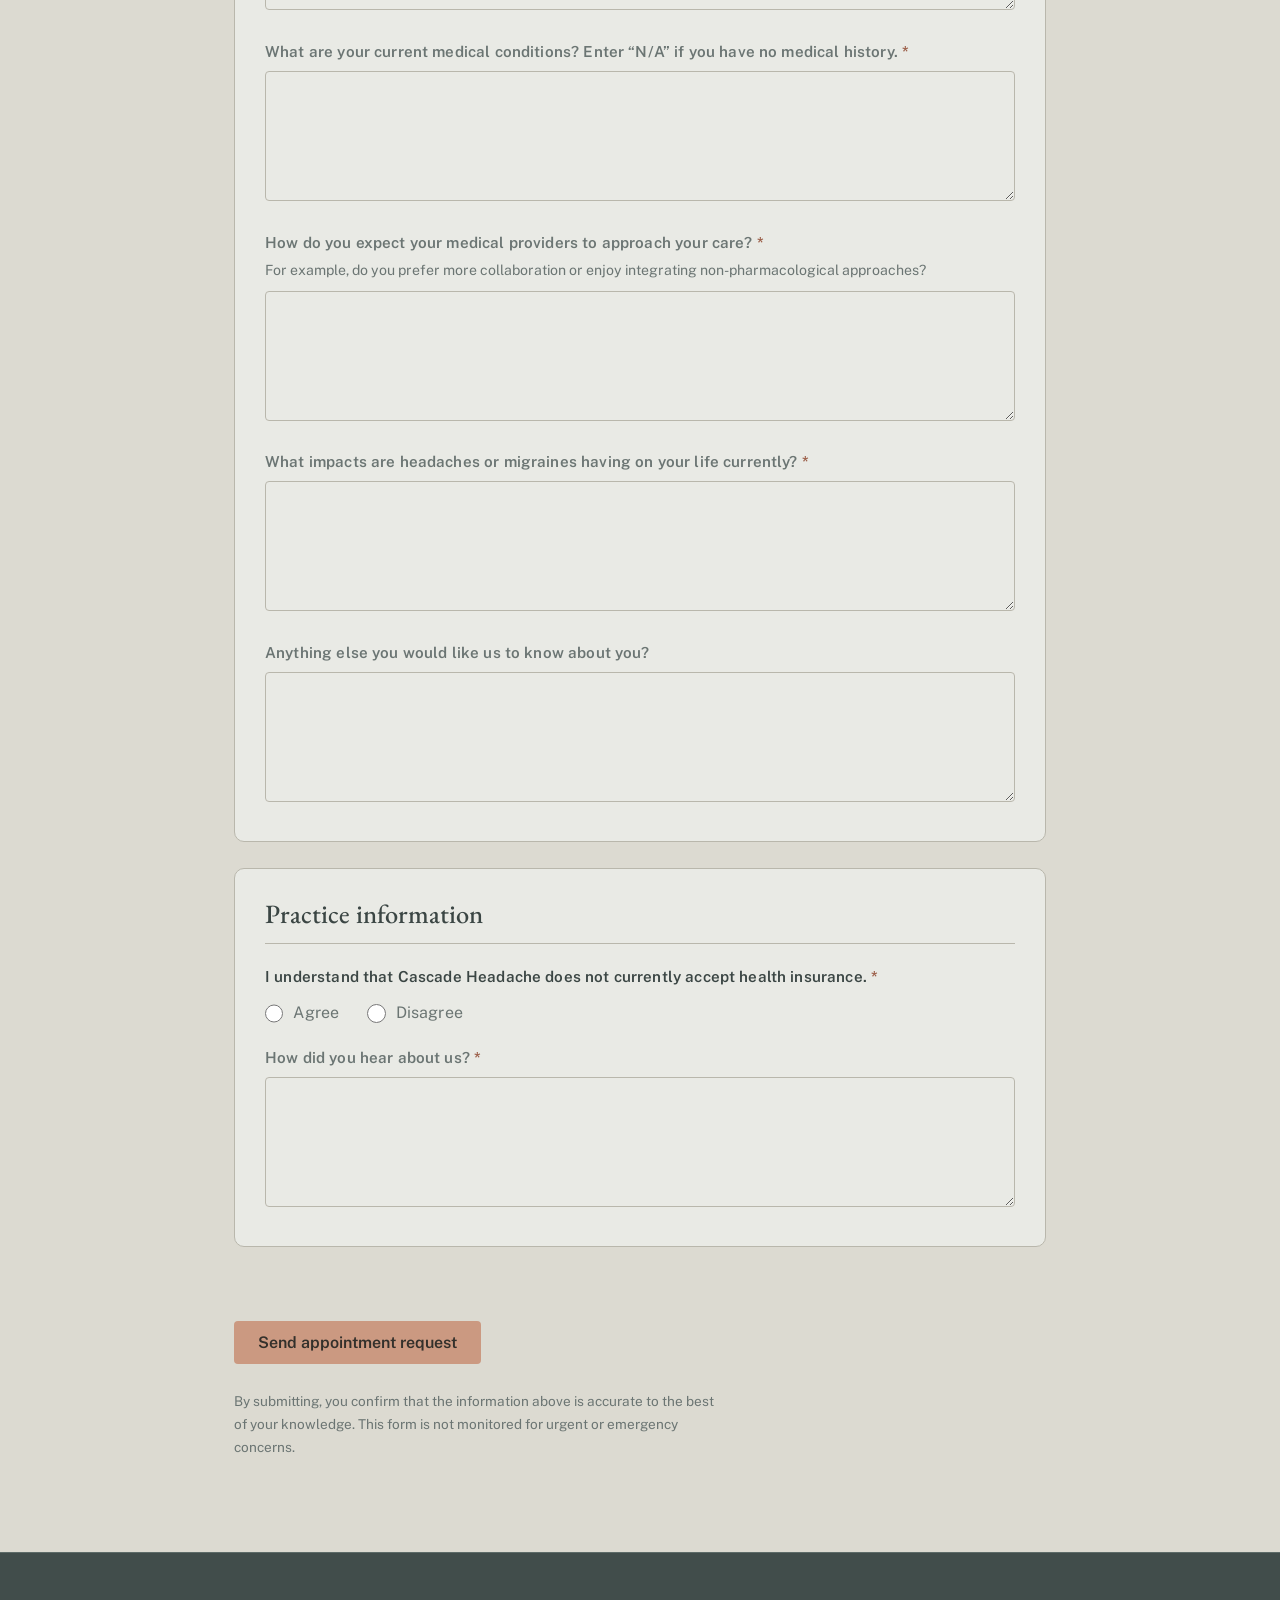
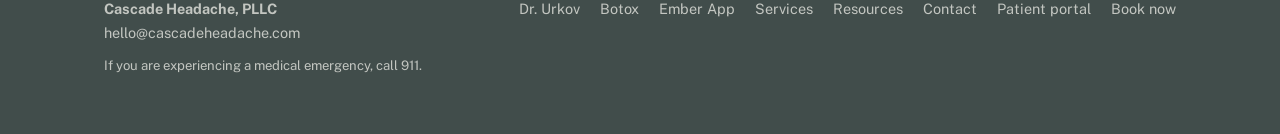
==== commit 27c2701b: "Remove cancellation policy from pre-screening form" ====
--- a/booking/index.html
+++ b/booking/index.html
@@ -189,11 +189,6 @@
           <label for="referral-source">How did you hear about us? <span aria-hidden="true">*</span></label>
           <textarea id="referral-source" name="how_did_you_hear_about_us" required></textarea>
         </div>
-
-        <fieldset class="choice-group">
-          <legend>I understand that Cascade Headache has a late cancellation/no-show policy. The appointment must be cancelled or rescheduled at least 24 hours before the appointment to avoid the full session fee. <span aria-hidden="true">*</span></legend>
-          <label class="choice"><input type="checkbox" name="cancellation_policy_acknowledgment" value="I understand" required> <span>I understand.</span></label>
-        </fieldset>
       </section>
 
       <input type="hidden" name="_subject" value="New Cascade Headache appointment request">
@@ -283,4 +278,4 @@
 </script>
 
 </body>
-</html>+</html>
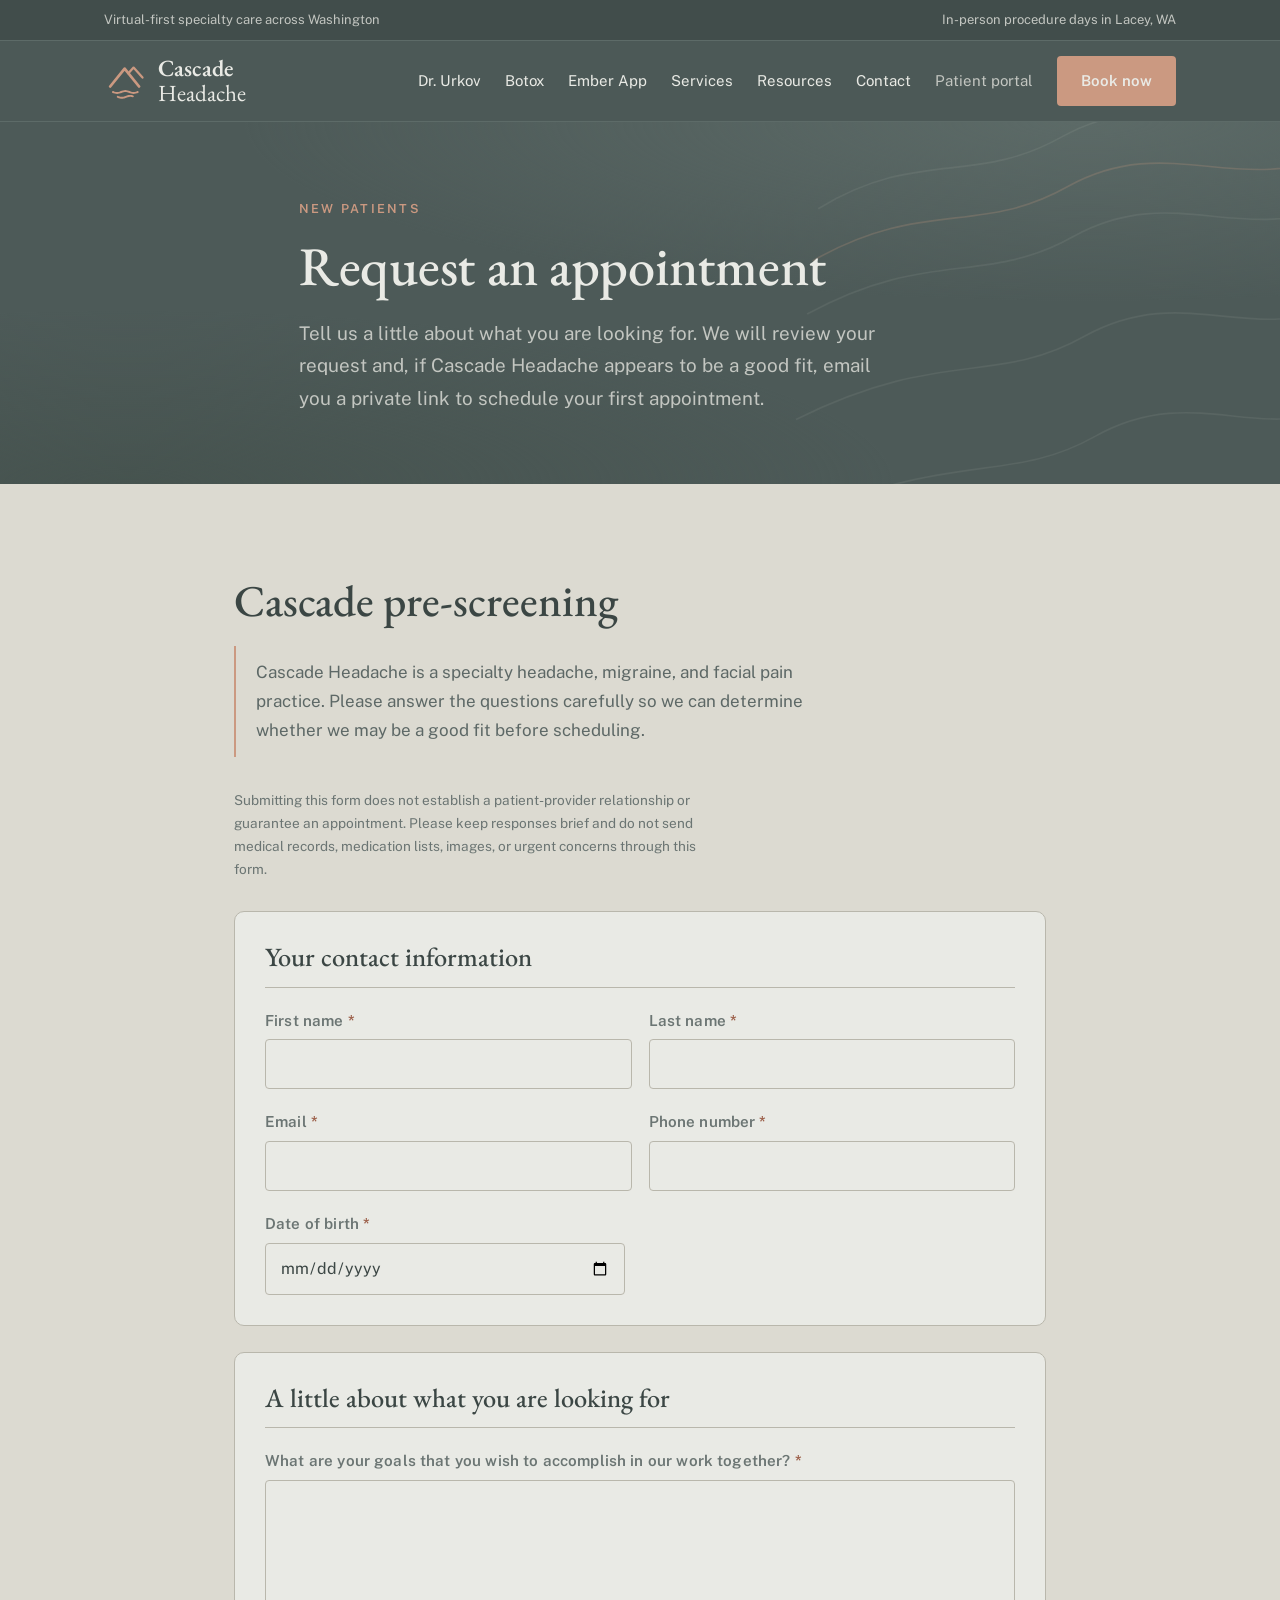
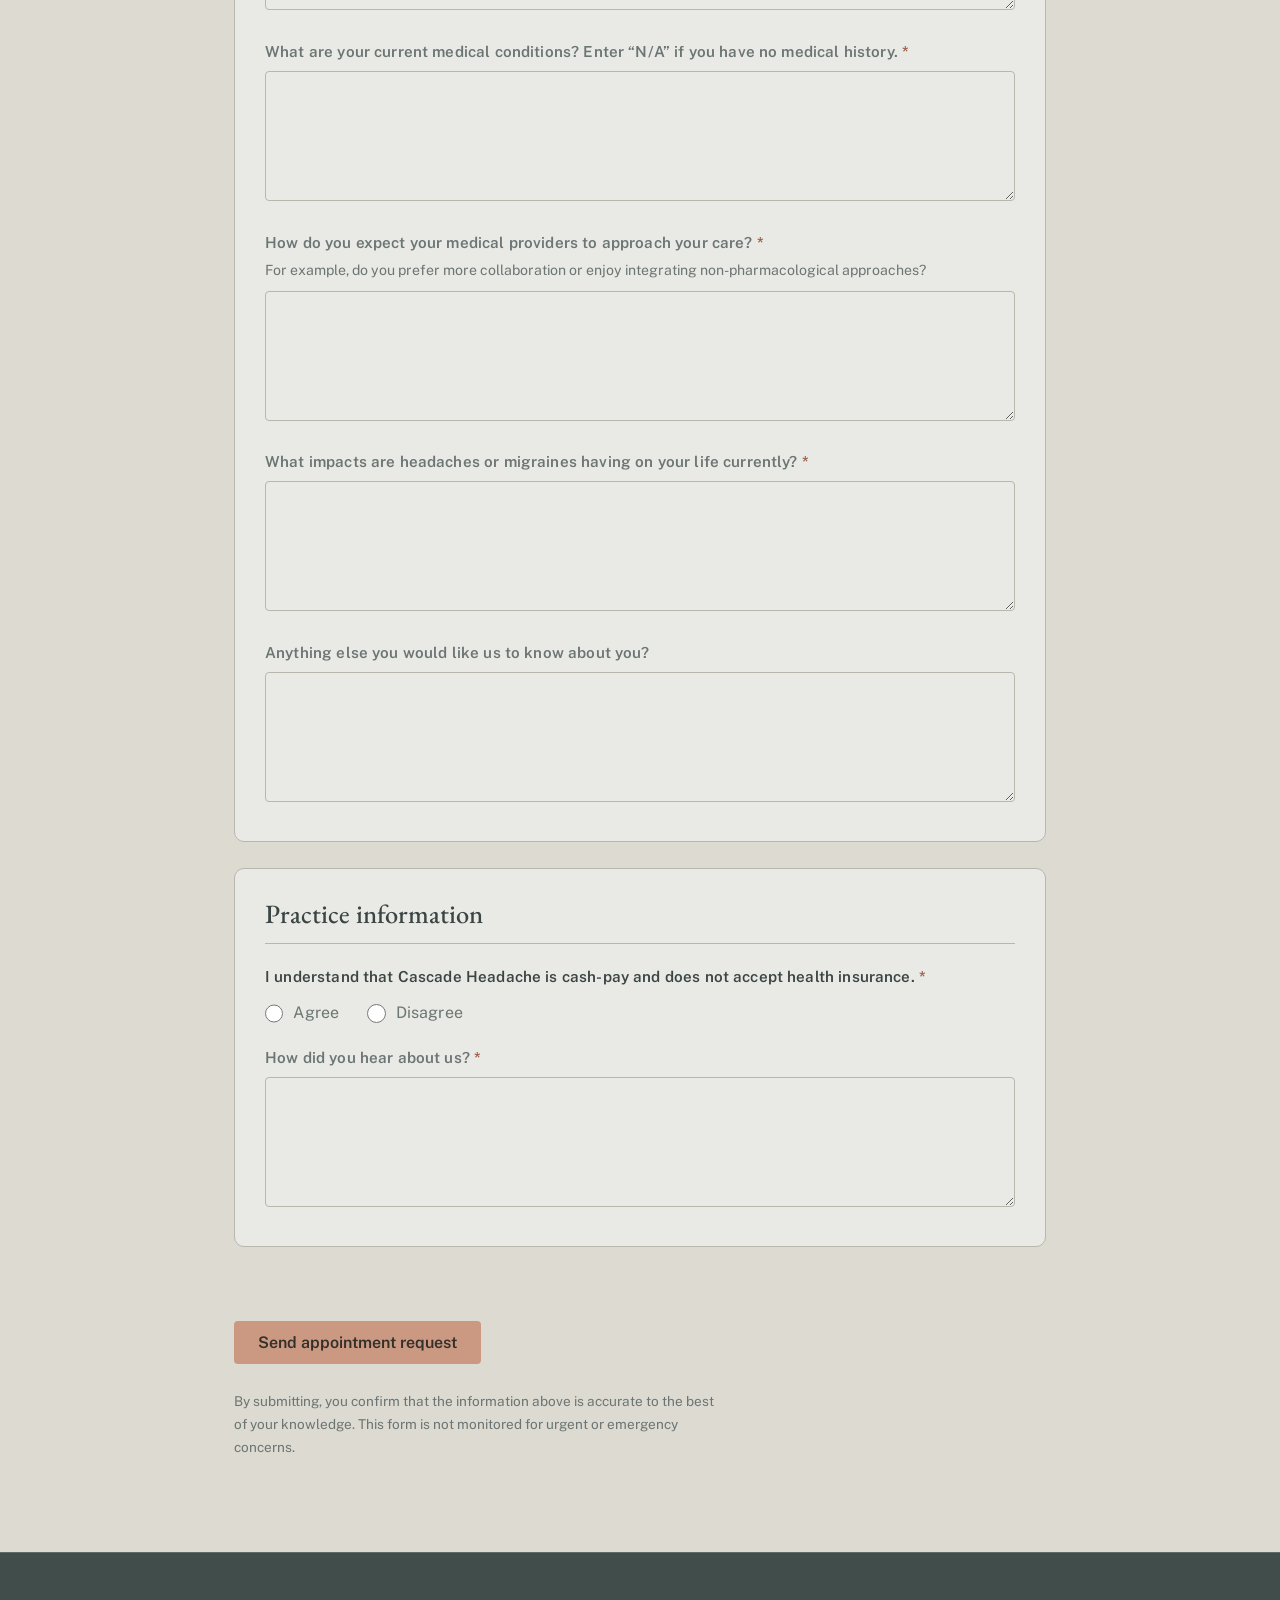
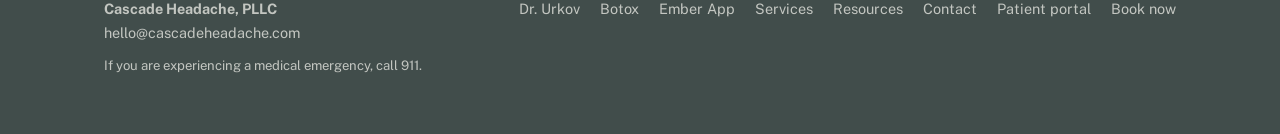
==== commit 6ded0765: "Make Botox cash-pay only and remove insurance guidance Botox page: replace specialty pharmacy, insur" ====
--- a/booking/index.html
+++ b/booking/index.html
@@ -178,7 +178,7 @@
         <h3 id="practice-heading">Practice information</h3>
 
         <fieldset class="choice-group">
-          <legend>I understand that Cascade Headache does not currently accept health insurance. <span aria-hidden="true">*</span></legend>
+          <legend>I understand that Cascade Headache is cash-pay and does not accept health insurance. <span aria-hidden="true">*</span></legend>
           <div class="choice-row">
             <label class="choice"><input type="radio" name="insurance_acknowledgment" value="Agree" required> <span>Agree</span></label>
             <label class="choice"><input type="radio" name="insurance_acknowledgment" value="Disagree"> <span>Disagree</span></label>
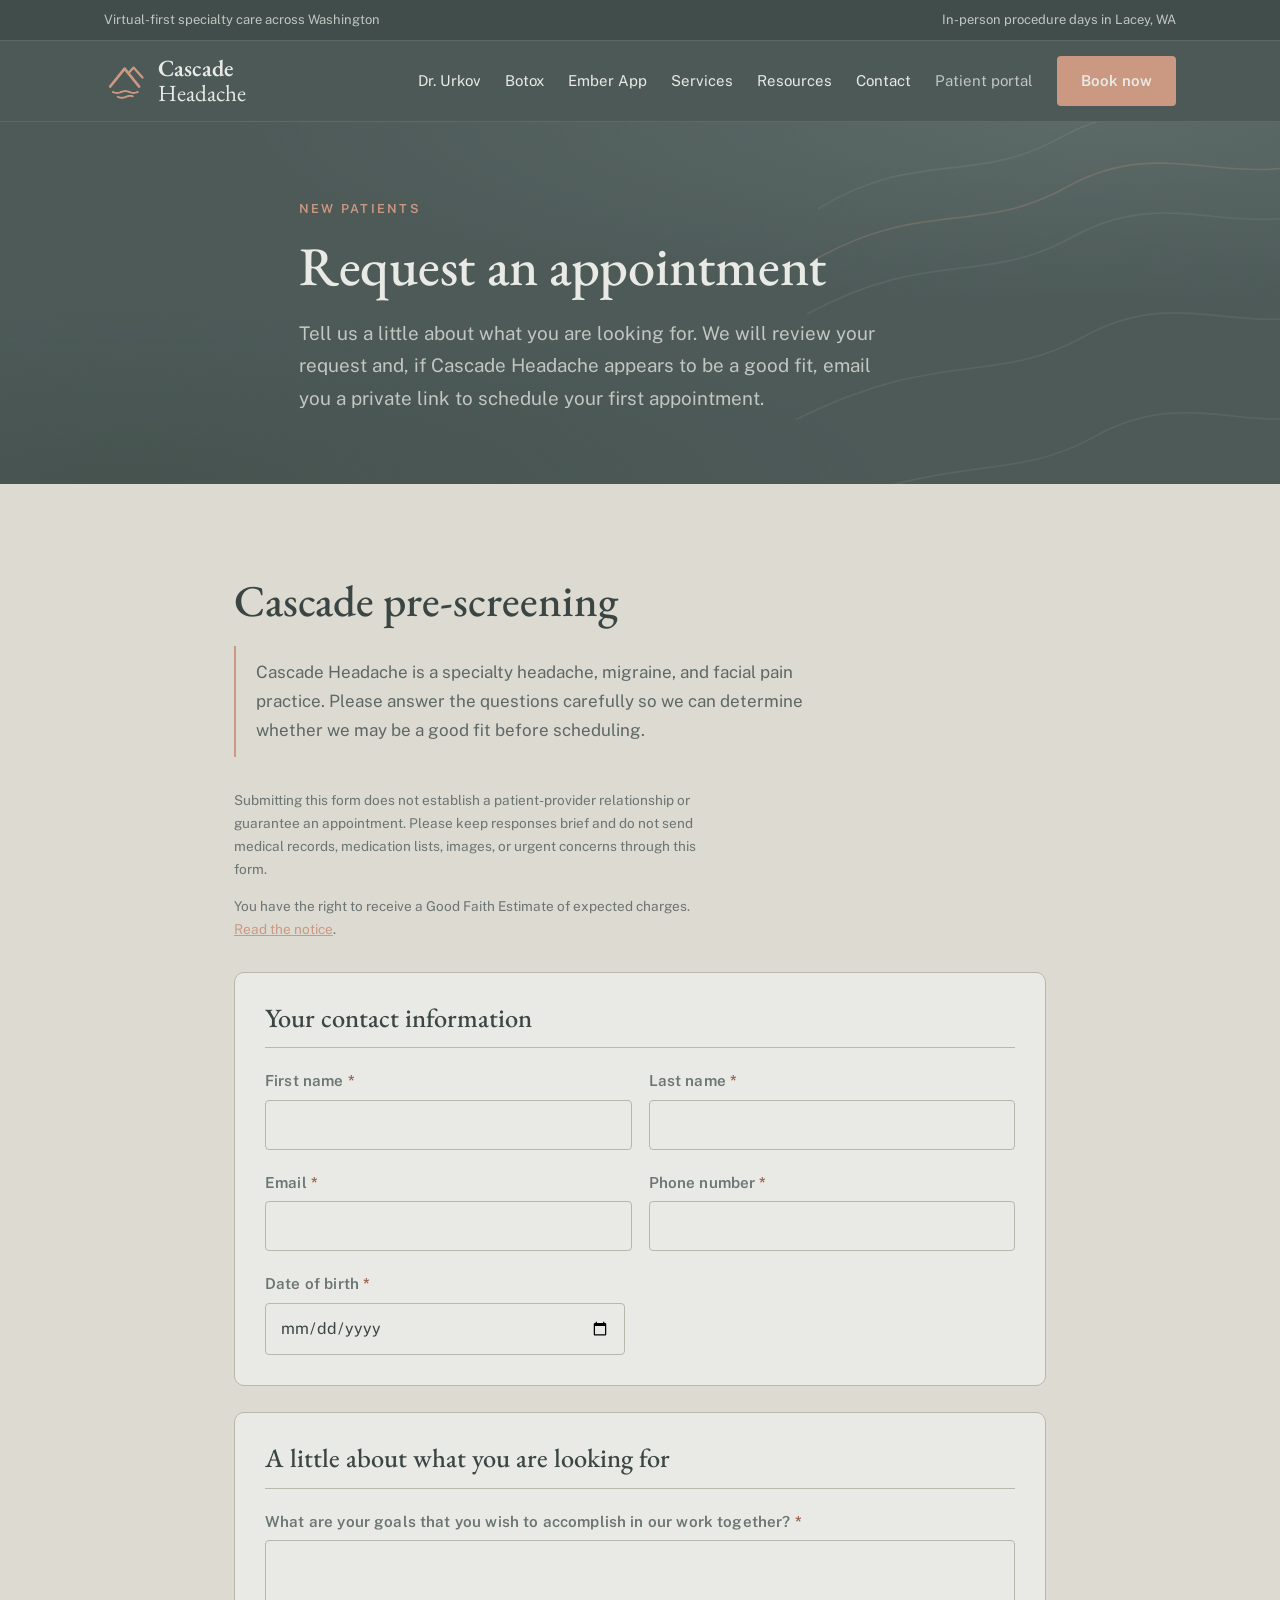
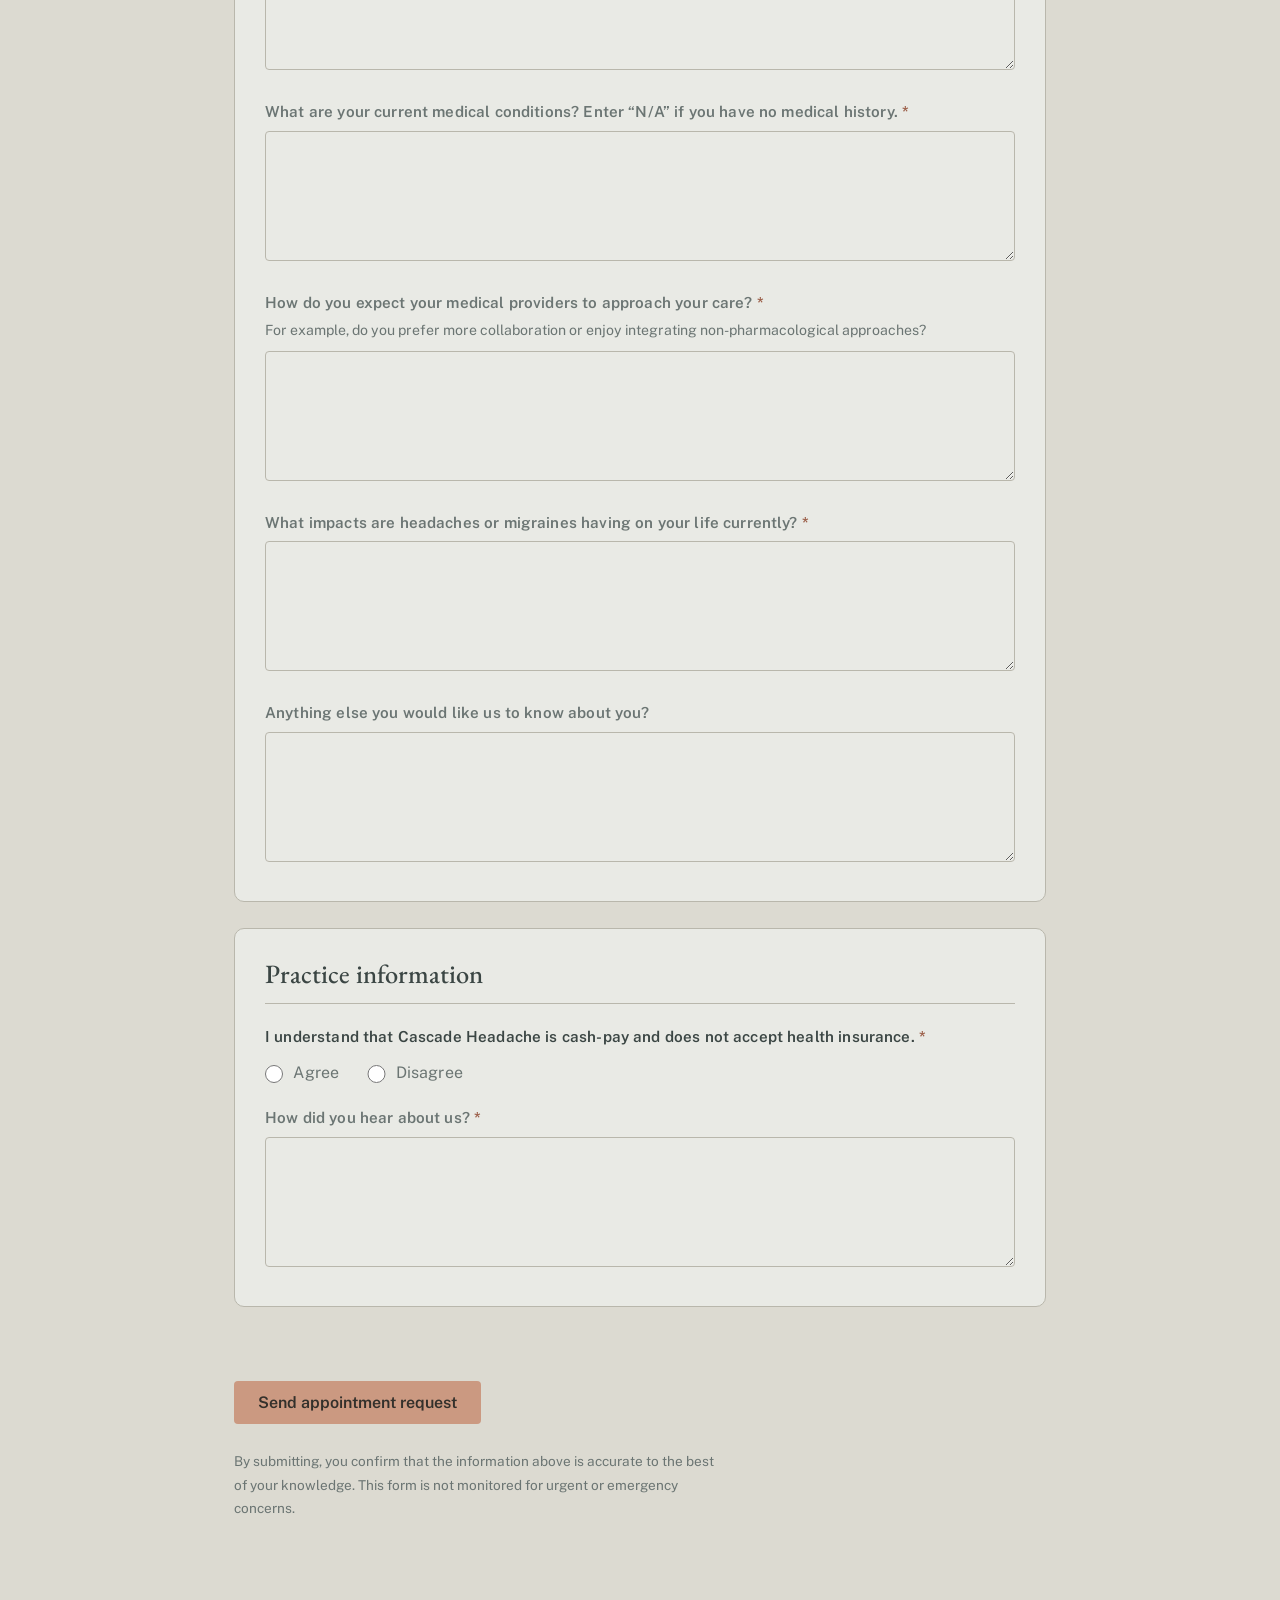
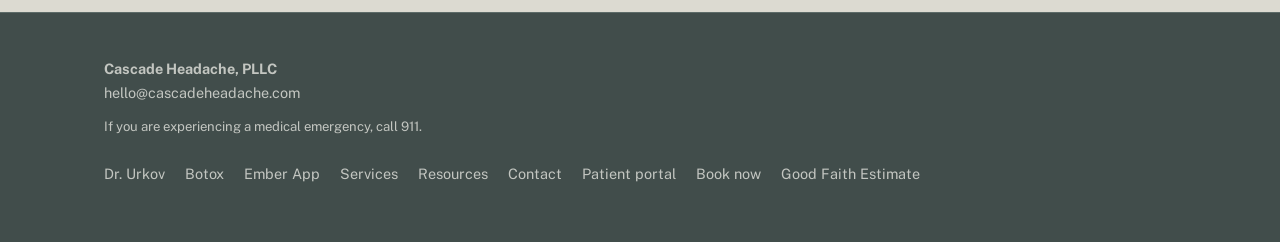
==== commit 4b5868c2: "Add Good Faith Estimate notice; Direct Send pricing Co-Authored-By: Claude Opus 5.5 <noreply@anthrop" ====
--- a/booking/index.html
+++ b/booking/index.html
@@ -106,6 +106,7 @@
       <h2>Cascade pre-screening</h2>
       <p class="notice" style="margin:20px 0 32px">Cascade Headache is a specialty headache, migraine, and facial pain practice. Please answer the questions carefully so we can determine whether we may be a good fit before scheduling.</p>
       <p class="fine" style="margin-bottom:30px">Submitting this form does not establish a patient-provider relationship or guarantee an appointment. Please keep responses brief and do not send medical records, medication lists, images, or urgent concerns through this form.</p>
+      <p class="fine" style="margin:-16px 0 30px">You have the right to receive a Good Faith Estimate of expected charges. <a href="/services/#good-faith-estimate">Read the notice</a>.</p>
     </div>
 
     <div id="form-success" class="request-success" role="status" aria-live="polite" hidden>
@@ -218,6 +219,7 @@
       <a href="/contact/">Contact</a>
       <a href="https://phr.charmtracker.com/login.sas?FACILITY_ID=3a3047be28b32bf94b0ce51b78930cd2e46074c0ed5bb0a898ee2e5ce9d5cc8ac81b440bc8a53a00">Patient portal</a>
       <a href="/booking/">Book now</a>
+      <a href="/services/#good-faith-estimate">Good Faith Estimate</a>
     </nav>
   </div>
 </footer>
--- a/assets/site.css
+++ b/assets/site.css
@@ -93,7 +93,6 @@
 .ember-band p{color:#a7b0ac;margin:18px 0 26px;max-width:44ch}
 .ember-band p b{color:var(--ember-text)}
 .ember-actions{display:flex;align-items:center;gap:22px;flex-wrap:wrap}
-.ember-actions img{height:48px;width:auto}
 .ember-actions a.more{color:var(--ember);text-decoration:none;font-weight:600}
 .ember-actions a.more:hover{text-decoration:underline}
 .ember-note{margin-top:16px;font-size:.85rem;color:var(--ember-dim)}
@@ -101,6 +100,16 @@
 .phone-stack img{width:min(270px,70%);border-radius:28px;border:1px solid #333c3a;box-shadow:0 24px 60px rgba(0,0,0,.45)}
 .phone-stack img.back{position:absolute;right:4%;top:9%;width:min(220px,52%);opacity:.55;filter:brightness(.85)}
 .phone-stack img.front{position:relative;z-index:2}
+
+/* store badges: equal visible height for Apple and Google Play.
+   Google's PNG (646x250) carries 41px of transparent padding per side around a 168px-tall badge,
+   so it renders at 250/168 of the target height and the padding is cropped. Gap keeps 1/4-height clear space. */
+.store-badges{--badge-h:48px;display:flex;align-items:center;gap:14px;flex-wrap:wrap}
+.store-badges a{display:block;flex:none;border-radius:8px}
+.store-badges .badge-apple img{height:var(--badge-h);width:auto}
+.store-badges .badge-play{height:var(--badge-h);overflow:hidden;display:grid;place-items:center}
+.store-badges .badge-play img{height:calc(var(--badge-h) * 250 / 168);width:auto;max-width:none;margin:calc(var(--badge-h) * -41 / 168)}
+.tm{font-size:.75rem;color:var(--cream-dim);flex-basis:100%;margin-top:6px}
 
 /* question list */
 .qs{border-top:1px solid var(--line-light)}
@@ -177,6 +186,10 @@
 .prose h4:first-child{margin-top:0}
 .light .prose h4{color:var(--slate-ink)}
 .prose .tlist{margin-bottom:10px}
+.prose .gfe-list{list-style:none;margin:0 0 18px}
+.prose .gfe-list li{position:relative;padding-left:17px;margin-bottom:12px;color:var(--cream-dim)}
+.prose .gfe-list li::before{content:"";position:absolute;left:0;top:.7em;width:5px;height:5px;border-radius:50%;background:var(--clay)}
+.prose p a{color:var(--clay)}
 
 /* bulleted lists inside accordion bodies */
 .acc .body .price-note{display:block;color:var(--clay);font-weight:600;font-size:.88rem;letter-spacing:.05em;text-transform:uppercase;margin-bottom:12px}
@@ -210,11 +223,12 @@
 .light .steps p{color:#5d6866}
 
 /* pricing tiers (Services) */
-.tiers{display:grid;grid-template-columns:repeat(4,1fr);gap:20px;margin-top:42px}
+.tiers{display:grid;grid-template-columns:repeat(3,1fr);gap:20px;margin-top:42px}
 .tier{background:var(--cream);border:1px solid var(--line-light);border-radius:10px;padding:26px 22px;display:flex;flex-direction:column}
 .tier h3{font-size:1.45rem;color:var(--slate-ink);margin-bottom:3px}
 .tier .dur{font-size:.85rem;color:#6b7573}
 .tier .price{font-family:'EB Garamond',serif;font-size:2.1rem;line-height:1;color:var(--slate-ink);margin:12px 0 18px}
+.tier .price small{display:block;font-family:'Public Sans',sans-serif;font-size:.85rem;line-height:1.4;color:#6b7573;margin-top:8px}
 .tier ul{list-style:none;font-size:.93rem;color:#5d6866;line-height:1.5;margin-bottom:22px}
 .tier ul li{position:relative;padding-left:17px;margin-bottom:9px}
 .tier ul li::before{content:"";position:absolute;left:0;top:.55em;width:6px;height:6px;border-radius:50%;background:var(--clay)}
@@ -269,9 +283,11 @@
   .pagehead{padding:54px 0 50px}
   .bio,.rescard,.contact-grid,.steps,.cols{grid-template-columns:1fr;gap:38px}
   .bio .portrait{position:static;max-width:280px}
-  .tiers{grid-template-columns:repeat(2,1fr)}
   .rescard .art{order:-1}
 }
+@media (max-width:760px){
+  .tiers{grid-template-columns:1fr;max-width:520px}
+}
 @media (max-width:620px){
-  .tiers,.form .row{grid-template-columns:1fr}
-}
+  .form .row{grid-template-columns:1fr}
+}
